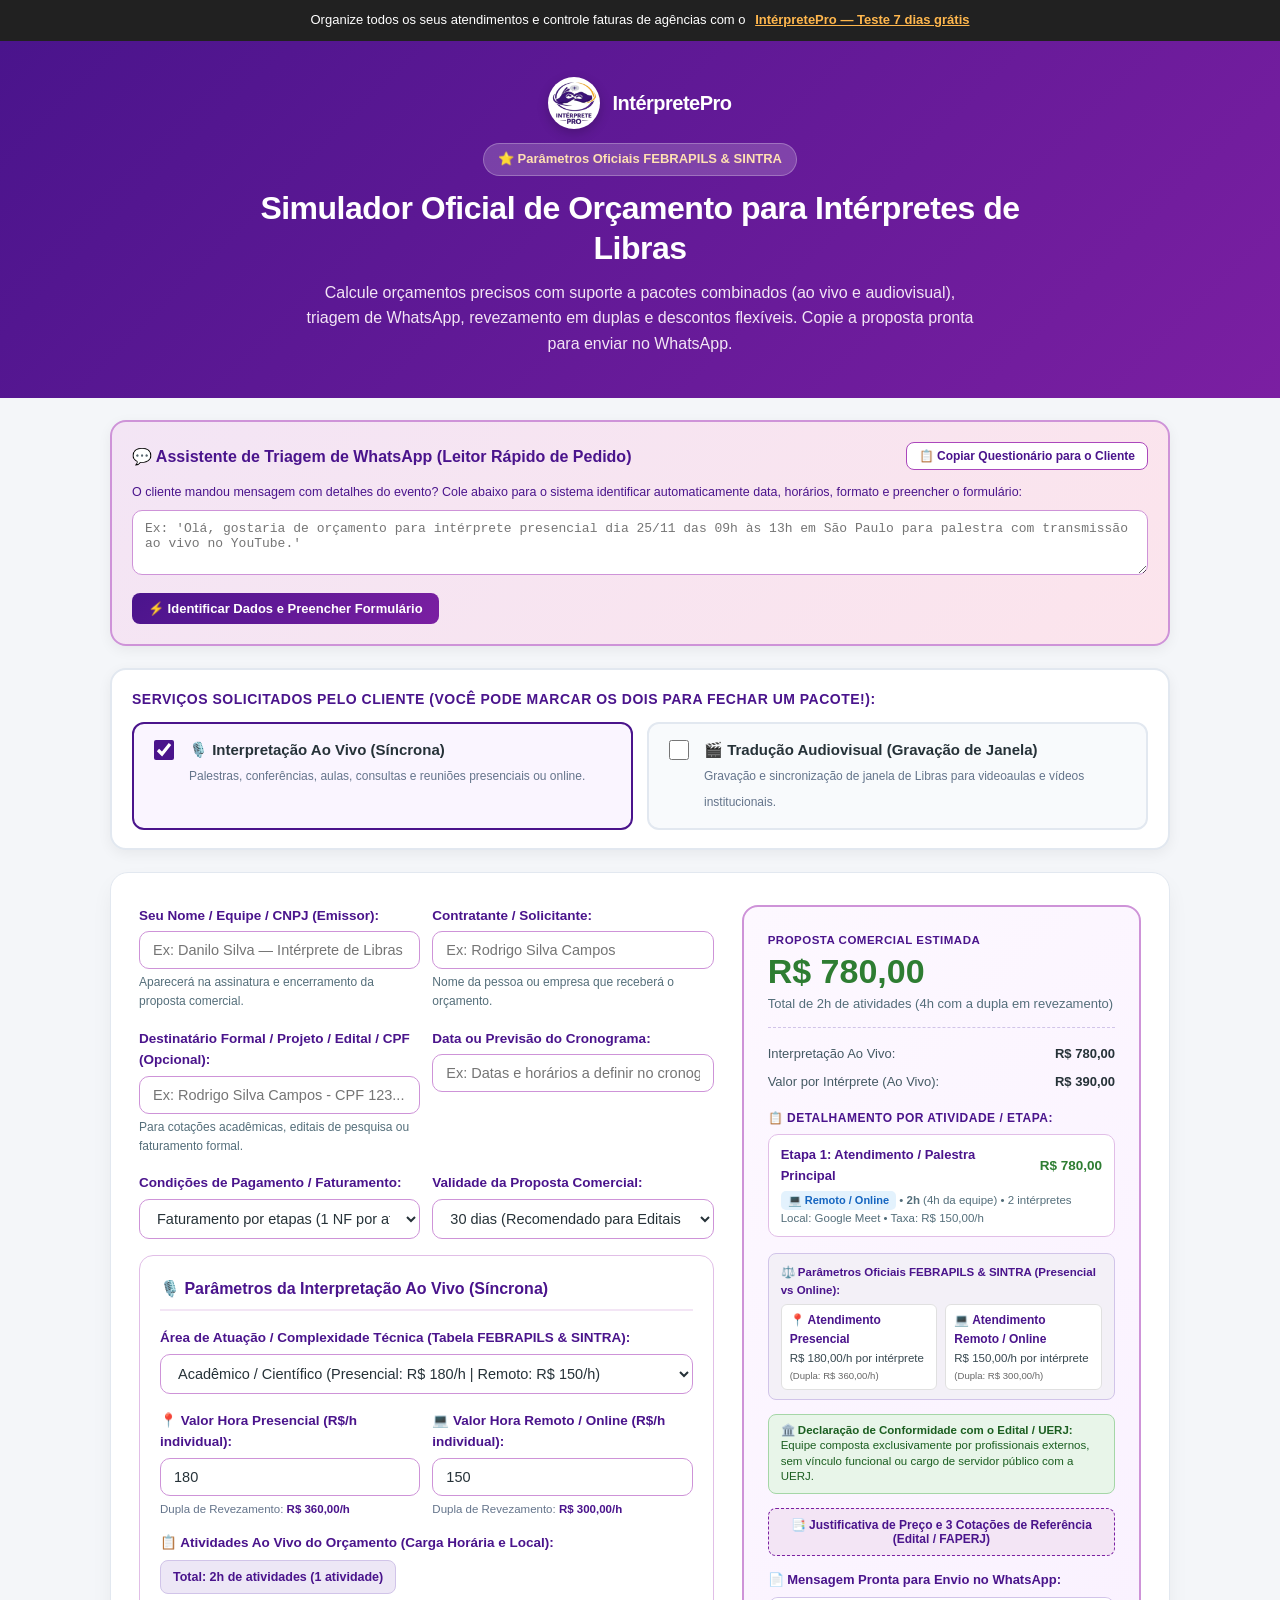
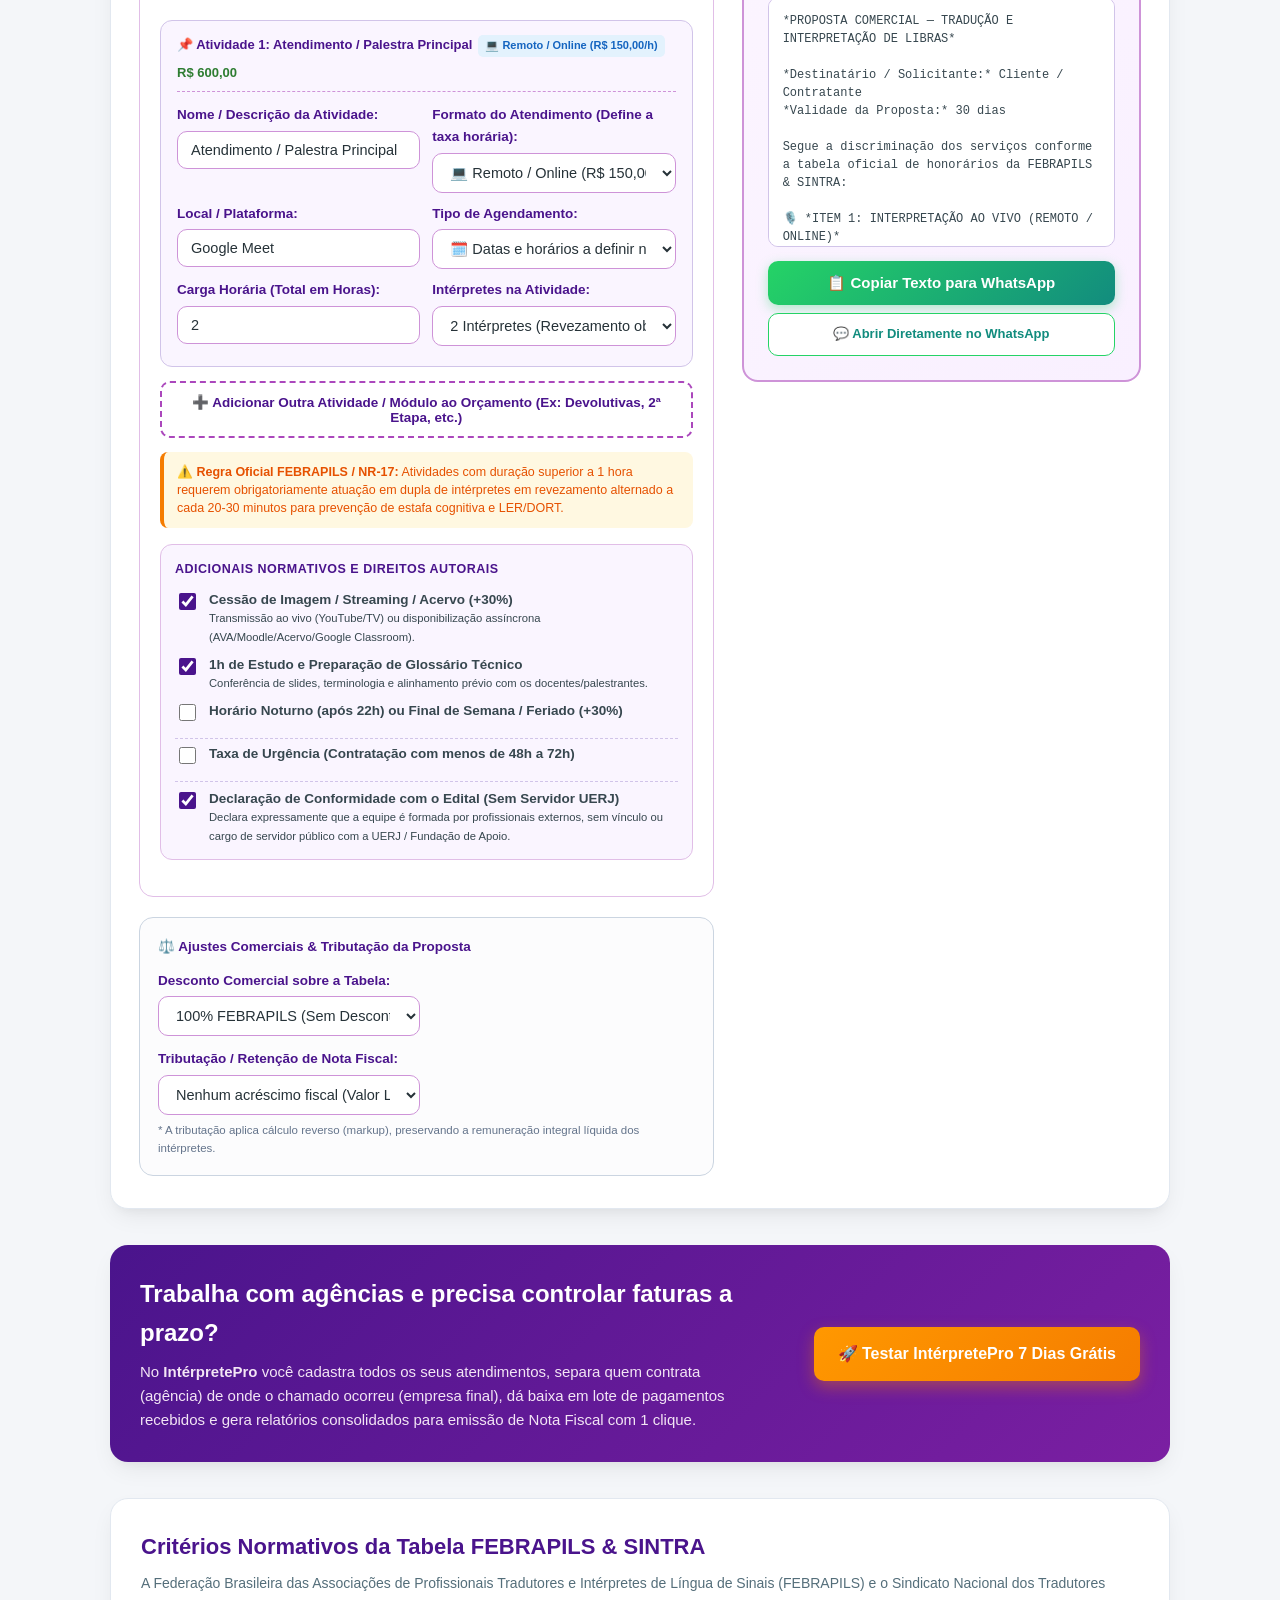
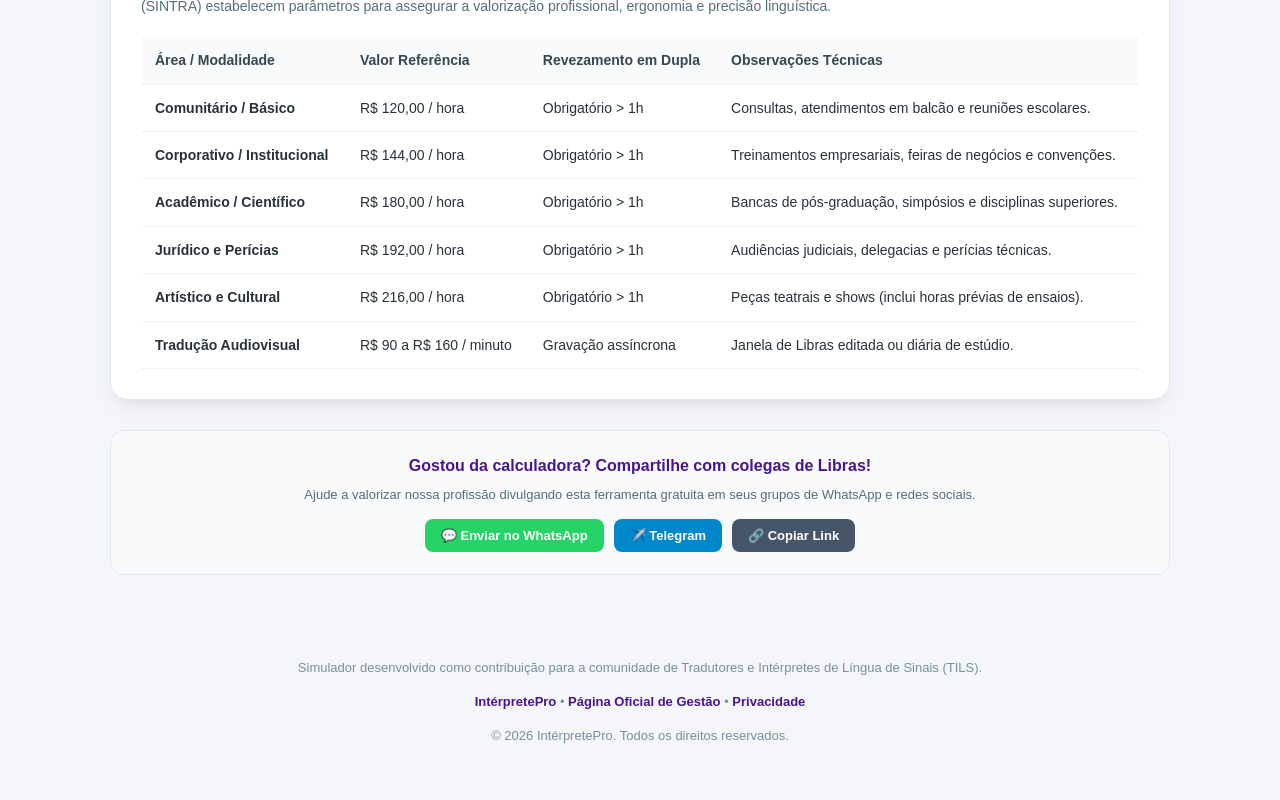
==== simulador-orcamento.html @ 7880ddf9 "Create simulador-orcamento.html" ====
<!DOCTYPE html>
<html lang="pt-BR">
<head>
  <meta charset="UTF-8">
  <base target="_top">
  <meta name="viewport" content="width=device-width, initial-scale=1.0">
  <meta name="theme-color" content="#4a148c">

  <!-- SEO Primário -->
  <title>Simulador de Orçamento para Intérprete de Libras | Tabela Oficial FEBRAPILS</title>
  <meta name="title" content="Simulador de Orçamento para Intérprete de Libras | Tabela Oficial FEBRAPILS">
  <meta name="description" content="Calculadora profissional e gratuita de honorários para Tradutores e Intérpretes de Libras (TILS) conforme a tabela FEBRAPILS e SINTRA. Calcule pacotes com interpretação ao vivo e gravação audiovisual, revezamento em duplas, adicionais de streaming (+30%), parser de mensagens do WhatsApp e opções de desconto flexível. Copie para o WhatsApp!">
  <meta name="keywords" content="simulador orcamento interprete libras, tabela honorarios febrapils 2026, calculadora interprete libras, orcamento traducao libras, revezamento dupla interpretes libras, valor hora interprete libras, traducao audiovisual libras">
  <meta name="author" content="IntérpretePro">
  <meta name="robots" content="index, follow">
  <link rel="canonical" href="https://interpretepro.deab.com.br/simulador-orcamento.html">

  <!-- OpenGraph / Facebook / WhatsApp / LinkedIn -->
  <meta property="og:type" content="website">
  <meta property="og:url" content="https://interpretepro.deab.com.br/simulador-orcamento.html">
  <meta property="og:title" content="Simulador de Orçamento para Intérprete de Libras (FEBRAPILS)">
  <meta property="og:description" content="Calcule propostas comerciais completas: interpretação ao vivo, gravação audiovisual, duplas de revezamento, adicionais de streaming e copie para o WhatsApp com 1 clique!">
  <meta property="og:image" content="https://interpretepro.deab.com.br/logo.webp">
  <meta property="og:image:width" content="500">
  <meta property="og:image:height" content="500">
  <meta property="og:locale" content="pt_BR">
  <meta property="og:site_name" content="IntérpretePro">

  <!-- Twitter Cards -->
  <meta name="twitter:card" content="summary_large_image">
  <meta name="twitter:title" content="Simulador de Orçamento para Intérprete de Libras (FEBRAPILS)">
  <meta name="twitter:description" content="Calculadora de honorários com base na tabela FEBRAPILS/SINTRA. Copie a proposta pronta para o WhatsApp!">
  <meta name="twitter:image" content="https://interpretepro.deab.com.br/logo.webp">

  <!-- Favicon -->
  <link rel="icon" type="image/webp" href="logo.webp">
  <link rel="icon" type="image/png" href="logo.png">
  <link rel="apple-touch-icon" href="logo.webp">

  <!-- Schema.org JSON-LD -->
  <script type="application/ld+json">
  {
    "@context": "https://schema.org",
    "@graph": [
      {
        "@type": "WebApplication",
        "@id": "https://interpretepro.deab.com.br/simulador-orcamento.html#app",
        "name": "Simulador de Orçamento para Intérprete de Libras FEBRAPILS",
        "applicationCategory": "BusinessApplication",
        "operatingSystem": "All",
        "browserRequirements": "Requires JavaScript",
        "url": "https://interpretepro.deab.com.br/simulador-orcamento.html",
        "description": "Calculadora online e gratuita para precificação de serviços de Tradução e Interpretação de Libras baseada na tabela FEBRAPILS, com suporte a pacotes combinados, triagem inteligente de WhatsApp, revezamento, streaming e simulação com desconto.",
        "offers": {
          "@type": "Offer",
          "price": "0",
          "priceCurrency": "BRL"
        }
      },
      {
        "@type": "FAQPage",
        "@id": "https://interpretepro.deab.com.br/simulador-orcamento.html#faq",
        "mainEntity": [
          {
            "@type": "Question",
            "name": "Quando é obrigatório ter 2 intérpretes de Libras em revezamento?",
            "acceptedAnswer": {
              "@type": "Answer",
              "text": "Conforme as diretrizes oficiais da FEBRAPILS, do SINTRA e a NR-17 de Ergonomia, qualquer atendimento ao vivo ou evento com duração superior a 1 hora exige no mínimo 2 intérpretes atuando em duplas de revezamento alternado a cada 20 a 30 minutos para prevenção de estafa cognitiva e lesões por esforço repetitivo (LER/DORT)."
            }
          },
          {
            "@type": "Question",
            "name": "Posso calcular um pacote contendo interpretação ao vivo e gravação de vídeo juntos?",
            "acceptedAnswer": {
              "@type": "Answer",
              "text": "Sim! A calculadora permite selecionar tanto o serviço de interpretação ao vivo quanto a tradução audiovisual simultaneamente, gerando uma proposta comercial integrada com a discriminação dos dois serviços."
            }
          },
          {
            "@type": "Question",
            "name": "Como funciona a taxa de urgência na tabela FEBRAPILS?",
            "acceptedAnswer": {
              "@type": "Answer",
              "text": "Atendimentos solicitados com menos de 48h a 72h de antecedência impedem o tempo adequado de preparação terminológica e estudo prévio de glossário, sendo padrão a aplicação de taxa de urgência de 20% a 50% sobre os honorários base."
            }
          }
        ]
      },
      {
        "@type": "BreadcrumbList",
        "itemListElement": [
          {
            "@type": "ListItem",
            "position": 1,
            "name": "IntérpretePro",
            "item": "https://interpretepro.deab.com.br"
          },
          {
            "@type": "ListItem",
            "position": 2,
            "name": "Simulador de Orçamento FEBRAPILS",
            "item": "https://interpretepro.deab.com.br/simulador-orcamento.html"
          }
        ]
      }
    ]
  }
  </script>

  <style>
    :root {
      --roxo: #4a148c;
      --roxo-medio: #6a1b9a;
      --roxo-2: #7b1fa2;
      --roxo-claro: #f3e5f5;
      --roxo-suave: #faf5ff;
      --laranja: #ff9800;
      --laranja-2: #f57c00;
      --verde: #2e7d32;
      --verde-claro: #e8f5e9;
      --fundo: #f4f6f9;
      --texto: #263238;
      --texto-sec: #546e7a;
      --card: #ffffff;
      --borda: #e2e8f0;
      --sombra: 0 10px 25px -5px rgba(0, 0, 0, 0.08), 0 8px 10px -6px rgba(0, 0, 0, 0.04);
      --sombra-card: 0 4px 14px rgba(0, 0, 0, 0.06);
    }

    * { box-sizing: border-box; }

    body {
      margin: 0;
      font-family: -apple-system, BlinkMacSystemFont, "Segoe UI", Roboto, "Helvetica Neue", Arial, sans-serif;
      background: var(--fundo);
      color: var(--texto);
      line-height: 1.6;
      font-size: 16px;
    }

    /* Top Banner de Conversão para IntérpretePro */
    .promo-top-bar {
      background: #212121;
      color: #fff;
      font-size: 13px;
      padding: 10px 16px;
      text-align: center;
      font-weight: 500;
    }
    .promo-top-bar a {
      color: #ffb74d;
      text-decoration: underline;
      margin-left: 6px;
      font-weight: 700;
    }

    /* Header */
    header {
      background: linear-gradient(135deg, var(--roxo), var(--roxo-2));
      color: #fff;
      padding: 36px 20px 42px;
      text-align: center;
    }

    .header-inner {
      max-width: 860px;
      margin: 0 auto;
    }

    .brand-row {
      display: inline-flex;
      align-items: center;
      gap: 12px;
      margin-bottom: 14px;
      text-decoration: none;
      color: #fff;
    }

    .brand-logo {
      width: 52px;
      height: 52px;
      border-radius: 50%;
      background: #fff;
      padding: 3px;
      object-fit: contain;
      box-shadow: 0 4px 12px rgba(0,0,0,0.2);
    }

    .brand-name {
      font-size: 20px;
      font-weight: 900;
      letter-spacing: -0.5px;
    }

    .badge-febrapils {
      display: inline-flex;
      align-items: center;
      gap: 6px;
      background: rgba(255, 255, 255, 0.18);
      color: #ffe0b2;
      font-size: 13px;
      font-weight: 700;
      padding: 5px 14px;
      border-radius: 999px;
      margin-bottom: 12px;
      border: 1px solid rgba(255, 255, 255, 0.25);
    }

    h1 {
      margin: 0 0 12px;
      font-size: 32px;
      font-weight: 900;
      line-height: 1.25;
      letter-spacing: -0.5px;
    }

    header p {
      margin: 0 auto;
      max-width: 680px;
      font-size: 16px;
      color: #f3e5f5;
    }

    /* Container Principal */
    .container {
      width: min(1060px, 94%);
      margin: 22px auto 40px;
    }

    /* Card de Assistente de Triagem & Parser do WhatsApp */
    .triagem-card {
      background: linear-gradient(135deg, #f3e5f5, #fce4ec);
      border: 2px solid #ce93d8;
      border-radius: 16px;
      padding: 20px;
      margin-bottom: 22px;
      box-shadow: var(--sombra-card);
    }

    .triagem-header {
      display: flex;
      justify-content: space-between;
      align-items: center;
      margin-bottom: 12px;
      flex-wrap: wrap;
      gap: 8px;
    }

    .triagem-title {
      font-size: 16px;
      font-weight: 800;
      color: var(--roxo);
      display: flex;
      align-items: center;
      gap: 8px;
    }

    .btn-briefing-modelo {
      background: #fff;
      color: var(--roxo);
      border: 1.5px solid #ab47bc;
      border-radius: 8px;
      padding: 6px 12px;
      font-size: 12px;
      font-weight: 700;
      cursor: pointer;
      display: inline-flex;
      align-items: center;
      gap: 6px;
      transition: background 0.15s;
    }
    .btn-briefing-modelo:hover {
      background: #f3e5f5;
    }

    .triagem-textarea {
      width: 100%;
      border: 1px solid #ce93d8;
      border-radius: 10px;
      padding: 10px 12px;
      font-size: 13px;
      background: #fff;
      outline: none;
      resize: vertical;
      min-height: 65px;
      color: var(--texto);
    }
    .triagem-textarea:focus {
      border-color: var(--roxo);
    }

    .triagem-actions {
      display: flex;
      gap: 10px;
      margin-top: 10px;
      flex-wrap: wrap;
    }

    .btn-processar-msg {
      background: linear-gradient(135deg, var(--roxo), var(--roxo-2));
      color: #fff;
      border: none;
      border-radius: 8px;
      padding: 8px 16px;
      font-size: 13px;
      font-weight: 700;
      cursor: pointer;
      display: inline-flex;
      align-items: center;
      gap: 6px;
    }

    .triagem-alerta-box {
      margin-top: 12px;
      background: #fff;
      border: 1px solid #ffd54f;
      border-left: 4px solid #ffa000;
      border-radius: 8px;
      padding: 10px 14px;
      font-size: 12px;
      display: none;
    }

    /* Seletor de Pacote / Serviços Ativos (Checkboxes) */
    .pacote-selector-box {
      background: #fff;
      border: 2px solid var(--borda);
      border-radius: 16px;
      padding: 18px 20px;
      margin-bottom: 22px;
      box-shadow: var(--sombra-card);
    }

    .pacote-selector-title {
      font-size: 14px;
      font-weight: 800;
      color: var(--roxo);
      text-transform: uppercase;
      letter-spacing: 0.5px;
      margin-bottom: 12px;
    }

    .pacote-grid {
      display: grid;
      grid-template-columns: 1fr 1fr;
      gap: 14px;
    }

    .pacote-card-option {
      border: 2px solid #e2e8f0;
      border-radius: 12px;
      padding: 14px 16px;
      cursor: pointer;
      display: flex;
      align-items: flex-start;
      gap: 12px;
      background: #f8fafc;
      transition: all 0.2s;
    }
    .pacote-card-option.ativo {
      border-color: var(--roxo);
      background: #faf5ff;
    }
    .pacote-card-option input[type="checkbox"] {
      width: 20px;
      height: 20px;
      accent-color: var(--roxo);
      margin-top: 2px;
      flex-shrink: 0;
    }
    .pacote-card-option strong {
      display: block;
      color: #263238;
      font-size: 15px;
    }
    .pacote-card-option small {
      color: #64748b;
      font-size: 12px;
    }

    /* Card Principal */
    .calc-card {
      background: #fff;
      border-radius: 18px;
      box-shadow: var(--sombra);
      padding: 32px 28px;
      border: 1px solid var(--borda);
    }

    .calc-grid {
      display: grid;
      grid-template-columns: 1.18fr 0.82fr;
      gap: 28px;
      align-items: start;
    }

    /* Formulário */
    .secao-servico-bloco {
      background: #fff;
      border: 1.5px solid #e1bee7;
      border-radius: 14px;
      padding: 20px;
      margin-bottom: 20px;
    }
    .secao-servico-bloco.inativo {
      display: none;
    }

    .secao-titulo {
      font-size: 16px;
      font-weight: 800;
      color: var(--roxo);
      margin: 0 0 16px;
      display: flex;
      align-items: center;
      gap: 8px;
      border-bottom: 2px solid #f3e5f5;
      padding-bottom: 8px;
    }

    .form-group {
      margin-bottom: 16px;
    }

    .form-group label {
      display: block;
      font-size: 13.5px;
      font-weight: 700;
      color: var(--roxo);
      margin-bottom: 5px;
    }

    .form-group small {
      display: block;
      color: var(--texto-sec);
      font-size: 12px;
      margin-top: 4px;
    }

    .form-control {
      width: 100%;
      padding: 10px 13px;
      border: 1.5px solid #ce93d8;
      border-radius: 10px;
      background: #fff;
      font-size: 14.5px;
      color: var(--texto);
      outline: none;
      transition: border-color 0.2s, box-shadow 0.2s;
    }
    .form-control:focus {
      border-color: var(--roxo);
      box-shadow: 0 0 0 3px rgba(106, 27, 154, 0.15);
    }

    .form-row {
      display: grid;
      grid-template-columns: 1fr 1fr;
      gap: 12px;
    }

    .form-row-3 {
      display: grid;
      grid-template-columns: 1fr 1fr 1fr;
      gap: 12px;
    }

    /* Estilos de Multi-Atividades Ao Vivo */
    .atividades-container {
      display: grid;
      gap: 12px;
      margin: 12px 0 14px;
    }

    .atividade-card {
      background: #faf5ff;
      border: 1.5px solid #d1c4e9;
      border-radius: 12px;
      padding: 14px 16px;
      position: relative;
    }

    .atividade-header {
      display: flex;
      justify-content: space-between;
      align-items: center;
      margin-bottom: 12px;
      padding-bottom: 8px;
      border-bottom: 1px dashed #ce93d8;
      flex-wrap: wrap;
      gap: 6px;
    }

    .atividade-badge {
      font-size: 13px;
      font-weight: 800;
      color: var(--roxo);
      display: inline-flex;
      align-items: center;
      gap: 6px;
    }

    .btn-remover-atividade {
      background: none;
      border: 1px solid #ef9a9a;
      color: #c62828;
      font-size: 12px;
      font-weight: 700;
      cursor: pointer;
      display: inline-flex;
      align-items: center;
      gap: 4px;
      padding: 4px 10px;
      border-radius: 6px;
      transition: background 0.15s;
    }
    .btn-remover-atividade:hover {
      background: #ffebee;
    }

    .btn-adicionar-atividade {
      width: 100%;
      background: #fff;
      color: var(--roxo);
      border: 2px dashed #ab47bc;
      border-radius: 10px;
      padding: 11px;
      font-size: 13.5px;
      font-weight: 700;
      cursor: pointer;
      display: flex;
      align-items: center;
      justify-content: center;
      gap: 8px;
      transition: all 0.2s;
      margin-bottom: 14px;
    }
    .btn-adicionar-atividade:hover {
      background: #f3e5f5;
      border-color: var(--roxo);
    }

    .resumo-atividades-badge {
      display: inline-flex;
      align-items: center;
      gap: 6px;
      background: #ede7f6;
      color: #4a148c;
      padding: 6px 12px;
      border-radius: 8px;
      font-size: 12.5px;
      font-weight: 700;
      border: 1px solid #d1c4e9;
      margin-bottom: 14px;
    }

    /* Checkboxes de Adicionais */
    .checkboxes-box {
      background: #faf5ff;
      border: 1px solid #e1bee7;
      border-radius: 12px;
      padding: 14px;
      margin: 16px 0;
      display: grid;
      gap: 10px;
    }

    .checkbox-title {
      font-size: 12.5px;
      font-weight: 800;
      color: var(--roxo);
      text-transform: uppercase;
      letter-spacing: 0.5px;
      margin-bottom: 2px;
    }

    .checkbox-item {
      display: flex;
      align-items: flex-start;
      gap: 10px;
      cursor: pointer;
      font-size: 13.5px;
      color: #37474f;
      line-height: 1.35;
    }
    .checkbox-item input[type="checkbox"],
    .checkbox-item input[type="radio"] {
      width: 17px;
      height: 17px;
      accent-color: var(--roxo);
      margin-top: 2px;
      flex-shrink: 0;
    }

    /* Alerta de Revezamento */
    .alerta-revezamento {
      background: #fff8e1;
      border-left: 4px solid var(--laranja-2);
      border-radius: 8px;
      padding: 11px 13px;
      font-size: 12.5px;
      color: #e65100;
      line-height: 1.45;
      margin-top: 12px;
      display: none;
    }
    .alerta-revezamento.ativo {
      display: block;
    }

    /* Box de Logística Presencial */
    .logistica-box {
      background: #f1f8e9;
      border: 1px solid #c5e1a5;
      border-radius: 12px;
      padding: 14px;
      margin: 16px 0;
      display: none;
    }
    .logistica-box.ativo {
      display: block;
    }
    .logistica-title {
      font-size: 13px;
      font-weight: 800;
      color: #33691e;
      margin-bottom: 8px;
    }

    /* Box de Desconto & Tributação */
    .ajustes-comerciais-card {
      background: #fcfcfd;
      border: 1.5px solid #cbd5e1;
      border-radius: 14px;
      padding: 18px;
      margin-top: 18px;
    }

    /* Box de Resultado */
    .resultado-card {
      background: linear-gradient(135deg, #fdf8ff, #f9f0ff);
      border: 2px solid #ce93d8;
      border-radius: 16px;
      padding: 24px;
      position: sticky;
      top: 20px;
    }

    .res-tag {
      font-size: 11.5px;
      font-weight: 800;
      text-transform: uppercase;
      letter-spacing: 0.5px;
      color: var(--roxo);
      margin-bottom: 4px;
    }

    .res-valor-total {
      font-size: 34px;
      font-weight: 900;
      color: var(--verde);
      line-height: 1.1;
      margin-bottom: 4px;
    }

    .res-subinfo {
      font-size: 13px;
      color: var(--texto-sec);
      margin-bottom: 16px;
      padding-bottom: 12px;
      border-bottom: 1px dashed #d1c4e9;
    }

    .res-kpis {
      display: grid;
      gap: 7px;
      font-size: 13px;
      margin-bottom: 16px;
    }

    .res-kpi-row {
      display: flex;
      justify-content: space-between;
      color: #455a64;
    }
    .res-kpi-row strong {
      color: #263238;
    }

    .res-texto-box {
      background: #fff;
      border: 1px solid #d1c4e9;
      border-radius: 10px;
      padding: 14px;
      font-size: 12px;
      font-family: ui-monospace, SFMono-Regular, Menlo, Monaco, Consolas, monospace;
      white-space: pre-wrap;
      color: #37474f;
      line-height: 1.5;
      max-height: 250px;
      overflow-y: auto;
      margin-bottom: 14px;
    }

    .btn-copiar-proposta {
      width: 100%;
      background: linear-gradient(135deg, #25d366, #128c7e);
      color: #fff;
      border: none;
      border-radius: 10px;
      padding: 13px;
      font-size: 15px;
      font-weight: 800;
      cursor: pointer;
      display: flex;
      align-items: center;
      justify-content: center;
      gap: 8px;
      box-shadow: 0 4px 12px rgba(37, 211, 102, 0.35);
      transition: transform 0.15s;
    }
    .btn-copiar-proposta:hover {
      transform: translateY(-2px);
    }

    .btn-whatsapp-direct {
      width: 100%;
      margin-top: 8px;
      background: #fff;
      color: #128c7e;
      border: 1.5px solid #25d366;
      border-radius: 10px;
      padding: 10px;
      font-size: 13px;
      font-weight: 700;
      cursor: pointer;
      display: flex;
      align-items: center;
      justify-content: center;
      gap: 6px;
      text-decoration: none;
    }
    .btn-whatsapp-direct:hover {
      background: #e8f5e9;
    }

    .feedback-copiado {
      display: none;
      text-align: center;
      font-size: 13px;
      font-weight: 700;
      color: #2e7d32;
      margin-top: 8px;
    }

    /* Quadro Detalhado de Etapas & Subtotais no Resultado */
    .res-quadro-etapas {
      margin-bottom: 16px;
      display: grid;
      gap: 8px;
    }
    .etapa-resultado-item {
      background: #ffffff;
      border: 1px solid #e1bee7;
      border-radius: 10px;
      padding: 10px 12px;
      font-size: 12.5px;
      transition: all 0.2s;
    }
    .etapa-resultado-item:hover {
      border-color: #ab47bc;
      box-shadow: 0 2px 8px rgba(171, 71, 188, 0.12);
    }
    .etapa-res-topo {
      display: flex;
      justify-content: space-between;
      align-items: center;
      margin-bottom: 4px;
      gap: 6px;
    }
    .etapa-res-titulo {
      font-weight: 700;
      color: #4a148c;
      font-size: 13px;
    }
    .etapa-res-subtotal {
      font-weight: 800;
      color: #2e7d32;
      font-size: 13.5px;
      white-space: nowrap;
    }
    .etapa-res-detalhes {
      font-size: 11.5px;
      color: #546e7a;
      line-height: 1.4;
    }
    .badge-formato-presencial {
      display: inline-flex;
      align-items: center;
      gap: 3px;
      background: #e8f5e9;
      color: #2e7d32;
      padding: 2px 7px;
      border-radius: 5px;
      font-size: 11px;
      font-weight: 700;
    }
    .badge-formato-remoto {
      display: inline-flex;
      align-items: center;
      gap: 3px;
      background: #e3f2fd;
      color: #1565c0;
      padding: 2px 7px;
      border-radius: 5px;
      font-size: 11px;
      font-weight: 700;
    }

    /* Box de Faturamento por Etapas */
    .quadro-faturamento-box {
      background: #fdfaf6;
      border: 1px solid #ffe0b2;
      border-left: 4px solid #fb8c00;
      border-radius: 8px;
      padding: 10px 12px;
      font-size: 12px;
      margin-bottom: 14px;
    }
    .quadro-faturamento-title {
      font-weight: 800;
      color: #e65100;
      margin-bottom: 6px;
      font-size: 12px;
      display: flex;
      align-items: center;
      gap: 5px;
    }
    .faturamento-etapa-linha {
      display: flex;
      justify-content: space-between;
      color: #4e342e;
      padding: 3px 0;
      border-bottom: 1px dashed #ffe0b2;
    }
    .faturamento-etapa-linha:last-child {
      border-bottom: none;
    }

    /* Comparativo Presencial vs Remoto */
    .comparativo-tarifas-card {
      background: #f3f0f7;
      border: 1px solid #d1c4e9;
      border-radius: 8px;
      padding: 9px 12px;
      font-size: 11.5px;
      margin-bottom: 14px;
      color: #37474f;
    }
    .comparativo-tarifas-grid {
      display: grid;
      grid-template-columns: 1fr 1fr;
      gap: 8px;
      margin-top: 4px;
    }
    .comparativo-tarifa-item {
      background: #ffffff;
      padding: 6px 8px;
      border-radius: 6px;
      border: 1px solid #e0e0e0;
    }
    .comparativo-tarifa-item strong {
      display: block;
      color: #4a148c;
      font-size: 12px;
    }

    /* Cláusula de Conformidade e Edital */
    .clausula-conformidade-box {
      background: #e8f5e9;
      border: 1px solid #a5d6a7;
      border-radius: 8px;
      padding: 8px 12px;
      font-size: 11.5px;
      color: #1b5e20;
      margin-bottom: 14px;
      line-height: 1.35;
    }

    /* Botão de Cotações Comparativas para Edital */
    .btn-cotacoes-edital {
      width: 100%;
      background: #f3e5f5;
      color: #4a148c;
      border: 1.5px dashed #7b1fa2;
      border-radius: 8px;
      padding: 9px;
      font-size: 12px;
      font-weight: 700;
      cursor: pointer;
      display: flex;
      align-items: center;
      justify-content: center;
      gap: 6px;
      margin-bottom: 10px;
      transition: all 0.15s;
    }
    .btn-cotacoes-edital:hover {
      background: #ede7f6;
      border-style: solid;
    }

    /* Modal de Cotações Comparativas */
    .modal-edital-overlay {
      position: fixed;
      top: 0;
      left: 0;
      right: 0;
      bottom: 0;
      background: rgba(0, 0, 0, 0.6);
      z-index: 9999;
      display: none;
      align-items: center;
      justify-content: center;
      padding: 16px;
    }
    .modal-edital-overlay.ativo {
      display: flex;
    }
    .modal-edital-content {
      background: #fff;
      border-radius: 16px;
      max-width: 650px;
      width: 100%;
      max-height: 90vh;
      overflow-y: auto;
      padding: 24px;
      box-shadow: 0 20px 40px rgba(0, 0, 0, 0.25);
    }

    /* Banner CTA IntérpretePro */
    .banner-interpretepro {
      margin-top: 36px;
      background: linear-gradient(135deg, var(--roxo), var(--roxo-2));
      color: #fff;
      border-radius: 18px;
      padding: 30px;
      box-shadow: var(--sombra);
      display: grid;
      grid-template-columns: 1fr auto;
      gap: 24px;
      align-items: center;
    }

    .banner-interpretepro h3 {
      margin: 0 0 8px;
      font-size: 24px;
      font-weight: 900;
    }

    .banner-interpretepro p {
      margin: 0;
      font-size: 15px;
      color: #f3e5f5;
      max-width: 620px;
    }

    .btn-testar-pro {
      display: inline-flex;
      align-items: center;
      gap: 8px;
      background: linear-gradient(135deg, var(--laranja), var(--laranja-2));
      color: #fff;
      text-decoration: none;
      font-weight: 800;
      font-size: 16px;
      padding: 14px 24px;
      border-radius: 10px;
      white-space: nowrap;
      box-shadow: 0 6px 16px rgba(245, 124, 0, 0.4);
      transition: transform 0.2s;
    }
    .btn-testar-pro:hover {
      transform: translateY(-2px);
    }

    /* Guia de Referência FEBRAPILS (Mobile Cards no Celular) */
    .guia-febrapils {
      margin-top: 36px;
      background: #fff;
      border-radius: 18px;
      padding: 30px;
      border: 1px solid var(--borda);
      box-shadow: var(--sombra);
    }

    .guia-febrapils h2 {
      margin: 0 0 8px;
      font-size: 22px;
      font-weight: 900;
      color: var(--roxo);
    }

    .guia-febrapils p {
      color: var(--texto-sec);
      font-size: 14px;
      margin: 0 0 20px;
    }

    .tabela-wrap {
      overflow-x: auto;
    }

    table.tabela-ref {
      width: 100%;
      border-collapse: collapse;
      font-size: 14px;
    }
    table.tabela-ref th,
    table.tabela-ref td {
      padding: 12px 14px;
      text-align: left;
      border-bottom: 1px solid #edf2f7;
    }
    table.tabela-ref th {
      background: #f8fafc;
      font-weight: 800;
      color: #37474f;
    }

    /* Compartilhamento Social da Ferramenta */
    .share-section {
      margin-top: 30px;
      background: #f8fafc;
      border: 1px solid #e2e8f0;
      border-radius: 14px;
      padding: 22px;
      text-align: center;
    }
    .share-section h4 {
      margin: 0 0 6px;
      font-size: 16px;
      color: var(--roxo);
    }
    .share-section p {
      margin: 0 0 14px;
      font-size: 13px;
      color: var(--texto-sec);
    }
    .share-btns {
      display: flex;
      justify-content: center;
      gap: 10px;
      flex-wrap: wrap;
    }
    .btn-share {
      display: inline-flex;
      align-items: center;
      gap: 6px;
      padding: 9px 16px;
      border-radius: 8px;
      font-size: 13px;
      font-weight: 700;
      text-decoration: none;
      color: #fff;
      cursor: pointer;
      border: none;
    }
    .btn-share.whatsapp { background: #25d366; }
    .btn-share.telegram { background: #0088cc; }
    .btn-share.copiar { background: #475569; }

    /* Footer */
    footer {
      text-align: center;
      padding: 30px 20px 40px;
      color: #78909c;
      font-size: 13px;
    }
    footer a {
      color: var(--roxo);
      text-decoration: none;
      font-weight: 600;
    }

    /* ====================================================================
       RESPONSIVIDADE RIGOROSA (SEM CLIPPING & MOBILE CARDS)
       ==================================================================== */
    @media (max-width: 840px) {
      .calc-grid {
        grid-template-columns: 1fr;
      }
      .pacote-grid {
        grid-template-columns: 1fr;
      }
      .resultado-card {
        position: static;
        margin-top: 10px;
      }
      .banner-interpretepro {
        grid-template-columns: 1fr;
        text-align: center;
      }
      .btn-testar-pro {
        justify-content: center;
      }
      h1 {
        font-size: 26px;
      }
      header p {
        font-size: 15px;
      }
      .calc-card {
        padding: 20px 15px;
      }

      /* Tabela de Referência vira cards verticais no celular */
      table.tabela-ref thead {
        display: none;
      }
      table.tabela-ref,
      table.tabela-ref tbody,
      table.tabela-ref tr,
      table.tabela-ref td {
        display: block;
        width: 100%;
      }
      table.tabela-ref tr {
        margin-bottom: 14px;
        border: 1px solid #e2e8f0;
        border-radius: 12px;
        background: #fff;
        padding: 12px;
      }
      table.tabela-ref td {
        padding: 6px 0;
        border-bottom: 1px dashed #edf2f7;
        display: flex;
        justify-content: space-between;
        align-items: center;
        font-size: 13px;
        text-align: right;
      }
      table.tabela-ref td::before {
        content: attr(data-label);
        font-weight: 700;
        color: #64748b;
        text-align: left;
        margin-right: 10px;
        font-size: 12px;
      }
      table.tabela-ref td:last-child {
        border-bottom: none;
      }
    }

    @media (max-width: 500px) {
      .form-row, .form-row-3 {
        grid-template-columns: 1fr;
      }
      .res-valor-total {
        font-size: 28px;
      }
      .btn-share {
        width: 100%;
        justify-content: center;
      }
    }
  </style>
<script src="/_aistudio-iframe.js?v=1f94f900"></script></head>
<body>

  <!-- Top Bar Promocional -->
  <div class="promo-top-bar">
    Organize todos os seus atendimentos e controle faturas de agências com o 
    <a href="index.html">IntérpretePro — Teste 7 dias grátis</a>
  </div>

  <!-- Header -->
  <header>
    <div class="header-inner">
      <a href="index.html" class="brand-row">
        <img src="logo.webp" onerror="this.onerror=null; this.src='logo.png';" alt="Logo IntérpretePro" class="brand-logo">
        <span class="brand-name">IntérpretePro</span>
      </a>
      <br>
      <div class="badge-febrapils">
        <span>⭐ Parâmetros Oficiais FEBRAPILS & SINTRA</span>
      </div>
      <h1>Simulador Oficial de Orçamento para Intérpretes de Libras</h1>
      <p>Calcule orçamentos precisos com suporte a pacotes combinados (ao vivo e audiovisual), triagem de WhatsApp, revezamento em duplas e descontos flexíveis. Copie a proposta pronta para enviar no WhatsApp.</p>
    </div>
  </header>

  <main class="container">

    <!-- ASSISTENTE DE PRÉ-ATENDIMENTO E TRIAGEM DO WHATSAPP -->
    <section class="triagem-card">
      <div class="triagem-header">
        <div class="triagem-title">
          <span>💬 Assistente de Triagem de WhatsApp (Leitor Rápido de Pedido)</span>
        </div>
        <div>
          <button type="button" class="btn-briefing-modelo" onclick="copiarQuestionarioBriefing()">
            <span>📋 Copiar Questionário para o Cliente</span>
          </button>
        </div>
      </div>
      <p style="font-size: 12.5px; color: #4a148c; margin: 0 0 8px;">
        O cliente mandou mensagem com detalhes do evento? Cole abaixo para o sistema identificar automaticamente data, horários, formato e preencher o formulário:
      </p>
      <textarea id="texto-cliente-whatsapp" class="triagem-textarea" placeholder="Ex: 'Olá, gostaria de orçamento para intérprete presencial dia 25/11 das 09h às 13h em São Paulo para palestra com transmissão ao vivo no YouTube.'"></textarea>
      
      <div class="triagem-actions">
        <button type="button" class="btn-processar-msg" onclick="processarMensagemCliente()">
          <span>⚡ Identificar Dados e Preencher Formulário</span>
        </button>
        <button type="button" id="btn-copiar-pendencias" class="btn-briefing-modelo" style="display: none;" onclick="copiarMensagemPendencias()">
          <span>📋 Copiar Pergunta com Informações Pendentes</span>
        </button>
      </div>

      <div id="alerta-triagem-box" class="triagem-alerta-box"></div>
    </section>

    <!-- SELEÇÃO DE PACOTE DE SERVIÇOS (AO VIVO E/OU AUDIOVISUAL) -->
    <div class="pacote-selector-box">
      <div class="pacote-selector-title">
        Serviços Solicitados pelo Cliente (Você pode marcar os dois para fechar um pacote!):
      </div>
      <div class="pacote-grid">
        <label class="pacote-card-option ativo" id="card-opt-sincrono">
          <input type="checkbox" id="chk-servico-sincrono" checked onchange="aoMudarServicosPacote()">
          <div>
            <strong>🎙️ Interpretação Ao Vivo (Síncrona)</strong>
            <small>Palestras, conferências, aulas, consultas e reuniões presenciais ou online.</small>
          </div>
        </label>

        <label class="pacote-card-option" id="card-opt-audiovisual">
          <input type="checkbox" id="chk-servico-audiovisual" onchange="aoMudarServicosPacote()">
          <div>
            <strong>🎬 Tradução Audiovisual (Gravação de Janela)</strong>
            <small>Gravação e sincronização de janela de Libras para videoaulas e vídeos institucionais.</small>
          </div>
        </label>
      </div>
    </div>

    <div class="calc-card">
      <div class="calc-grid">

        <!-- LADO ESQUERDO: PARÂMETROS DO FORMULÁRIO -->
        <div>

          <!-- 1. DADOS DA PROPOSTA (EMISSOR, CONTRATANTE E EDITAL/PROJETO) -->
          <div class="form-row">
            <div class="form-group">
              <label for="emissor-nome">Seu Nome / Equipe / CNPJ (Emissor):</label>
              <input type="text" id="emissor-nome" class="form-control" placeholder="Ex: Danilo Silva — Intérprete de Libras" oninput="calcular()">
              <small>Aparecerá na assinatura e encerramento da proposta comercial.</small>
            </div>
            <div class="form-group">
              <label for="cliente-nome">Contratante / Solicitante:</label>
              <input type="text" id="cliente-nome" class="form-control" placeholder="Ex: Rodrigo Silva Campos" oninput="calcular()">
              <small>Nome da pessoa ou empresa que receberá o orçamento.</small>
            </div>
          </div>

          <div class="form-row">
            <div class="form-group">
              <label for="destinatario-projeto">Destinatário Formal / Projeto / Edital / CPF (Opcional):</label>
              <input type="text" id="destinatario-projeto" class="form-control" placeholder="Ex: Rodrigo Silva Campos - CPF 123... | Projeto ELAC-RJ / Edital FAPERJ (UERJ)" oninput="calcular()">
              <small>Para cotações acadêmicas, editais de pesquisa ou faturamento formal.</small>
            </div>
            <div class="form-group">
              <label for="evento-data">Data ou Previsão do Cronograma:</label>
              <input type="text" id="evento-data" class="form-control" placeholder="Ex: Datas e horários a definir no cronograma" oninput="calcular()">
            </div>
          </div>

          <div class="form-row" style="margin-bottom: 16px;">
            <div class="form-group" style="margin-bottom: 0;">
              <label for="condicoes-pagamento">Condições de Pagamento / Faturamento:</label>
              <select id="condicoes-pagamento" class="form-control" onchange="aoMudarCondicoesPagamento()">
                <option value="etapas" selected>Faturamento por etapas (1 NF por atividade / entrega concluída)</option>
                <option value="prazo_15">Fatura a prazo em até 15 dias após emissão da NF</option>
                <option value="prazo_30">Fatura a prazo em até 30 dias após emissão da NF</option>
                <option value="entrada_50">50% de entrada na reserva + 50% após a conclusão</option>
                <option value="a_vista">À vista após conclusão e entrega do serviço</option>
                <option value="custom">Condição personalizada (especificar abaixo)</option>
              </select>
            </div>
            <div class="form-group" style="margin-bottom: 0;">
              <label for="validade-proposta">Validade da Proposta Comercial:</label>
              <select id="validade-proposta" class="form-control" onchange="calcular()">
                <option value="30 dias" selected>30 dias (Recomendado para Editais de Fomento / FAPERJ)</option>
                <option value="15 dias">15 dias</option>
                <option value="10 dias">10 dias</option>
                <option value="60 dias">60 dias</option>
              </select>
            </div>
          </div>
          <div class="form-group" id="box-condicoes-custom" style="display: none; margin-bottom: 16px;">
            <label for="texto-condicoes-custom">Detalhe da Condição de Pagamento:</label>
            <input type="text" id="texto-condicoes-custom" class="form-control" placeholder="Ex: Pagamento via fundação de apoio em 20 dias" oninput="calcular()">
          </div>

          <!-- BLOCO 1: INTERPRETAÇÃO AO VIVO (SÍNCRONA) -->
          <div id="bloco-sincrono" class="secao-servico-bloco">
            <h3 class="secao-titulo">
              <span>🎙️ Parâmetros da Interpretação Ao Vivo (Síncrona)</span>
            </h3>

            <!-- Área de Atuação / Complexidade -->
            <div class="form-group">
              <label for="area-atendimento">Área de Atuação / Complexidade Técnica (Tabela FEBRAPILS & SINTRA):</label>
              <select id="area-atendimento" class="form-control" onchange="aoMudarArea()">
                <option value="180" data-presencial="180" data-remoto="150" data-nome="Acadêmico / Científico (Bancas, Simpósios, Ensino Superior, Editais FAPERJ)" selected>Acadêmico / Científico (Presencial: R$ 180/h | Remoto: R$ 150/h)</option>
                <option value="120" data-presencial="144" data-remoto="120" data-nome="Comunitário / Básico (Consultas, Balcão, Reuniões Escolares)">Comunitário / Básico (Presencial: R$ 144/h | Remoto: R$ 120/h)</option>
                <option value="144" data-presencial="160" data-remoto="144" data-nome="Corporativo / Institucional (Treinamentos, Feiras, Negócios)">Corporativo / Institucional (Presencial: R$ 160/h | Remoto: R$ 144/h)</option>
                <option value="192" data-presencial="210" data-remoto="192" data-nome="Jurídico / Policial (Audiências, Delegacias, Perícias)">Jurídico / Policial (Presencial: R$ 210/h | Remoto: R$ 192/h)</option>
                <option value="216" data-presencial="240" data-remoto="216" data-nome="Artístico / Cultural (Teatro, Shows, Festivais c/ Ensaio)">Artístico / Cultural (Presencial: R$ 240/h | Remoto: R$ 216/h)</option>
                <option value="custom" data-nome="Valores Personalizados">Personalizado (Definir valores manualmente abaixo)</option>
              </select>
            </div>

            <!-- Valores Hora Diferenciados por Formato (Presencial vs Remoto) -->
            <div class="form-row" id="row-valores-diferenciados" style="margin-bottom: 14px;">
              <div class="form-group" style="margin-bottom: 0;">
                <label for="valor-hora-presencial">📍 Valor Hora Presencial (R$/h individual):</label>
                <input type="number" id="valor-hora-presencial" class="form-control" value="180" min="40" step="5" oninput="aoMudarValorHoraManual()">
                <small style="color: #64748b; font-size: 11.5px;">Dupla de Revezamento: <span id="lbl-dupla-presencial" style="font-weight: 700; color: var(--roxo);">R$ 360,00/h</span></small>
              </div>
              <div class="form-group" style="margin-bottom: 0;">
                <label for="valor-hora-remoto">💻 Valor Hora Remoto / Online (R$/h individual):</label>
                <input type="number" id="valor-hora-remoto" class="form-control" value="150" min="40" step="5" oninput="aoMudarValorHoraManual()">
                <small style="color: #64748b; font-size: 11.5px;">Dupla de Revezamento: <span id="lbl-dupla-remoto" style="font-weight: 700; color: var(--roxo);">R$ 300,00/h</span></small>
              </div>
            </div>

            <!-- Atividades Ao Vivo Solicitadas (Suporte Multi-Atividades) -->
            <div style="display: flex; justify-content: space-between; align-items: center; margin-bottom: 8px; flex-wrap: wrap; gap: 6px;">
              <label style="font-size: 13.5px; font-weight: 700; color: var(--roxo); margin: 0;">
                📋 Atividades Ao Vivo do Orçamento (Carga Horária e Local):
              </label>
              <span id="badge-total-horas" class="resumo-atividades-badge">Total: 2h de atividades</span>
            </div>

            <!-- Container Dinâmico das Atividades -->
            <div id="container-atividades-lista" class="atividades-container"></div>

            <button type="button" class="btn-adicionar-atividade" onclick="adicionarNovaAtividade()">
              <span>➕ Adicionar Outra Atividade / Módulo ao Orçamento (Ex: Devolutivas, 2ª Etapa, etc.)</span>
            </button>

            <!-- Alerta Oficial de Revezamento FEBRAPILS -->
            <div id="alerta-revezamento" class="alerta-revezamento">
              ⚠️ <strong>Regra Oficial FEBRAPILS / NR-17:</strong> Atividades com duração superior a 1 hora requerem obrigatoriamente atuação em dupla de intérpretes em revezamento alternado a cada 20-30 minutos para prevenção de estafa cognitiva e LER/DORT.
            </div>

            <!-- Adicionais Normativos Síncronos -->
            <div class="checkboxes-box">
              <div class="checkbox-title">Adicionais Normativos e Direitos Autorais</div>

              <label class="checkbox-item">
                <input type="checkbox" id="add-streaming" checked onchange="calcular()">
                <span><strong>Cessão de Imagem / Streaming / Acervo (+30%)</strong><br><small>Transmissão ao vivo (YouTube/TV) ou disponibilização assíncrona (AVA/Moodle/Acervo/Google Classroom).</small></span>
              </label>

              <label class="checkbox-item">
                <input type="checkbox" id="add-preparacao" checked onchange="calcular()">
                <span><strong>1h de Estudo e Preparação de Glossário Técnico</strong><br><small>Conferência de slides, terminologia e alinhamento prévio com os docentes/palestrantes.</small></span>
              </label>

              <label class="checkbox-item">
                <input type="checkbox" id="add-fimdesemana" onchange="calcular()">
                <span><strong>Horário Noturno (após 22h) ou Final de Semana / Feriado (+30%)</strong></span>
              </label>

              <div style="border-top: 1px dashed #d1c4e9; padding-top: 6px; margin-top: 4px;">
                <label class="checkbox-item">
                  <input type="checkbox" id="add-urgencia" onchange="aoToggleUrgencia()">
                  <span><strong>Taxa de Urgência (Contratação com menos de 48h a 72h)</strong></span>
                </label>
                <div id="box-percentual-urgencia" style="display: none; margin-top: 6px; padding-left: 28px;">
                  <label for="sel-perc-urgencia" style="font-size: 12px; color: var(--roxo); font-weight: 700;">Percentual da Taxa de Urgência:</label>
                  <select id="sel-perc-urgencia" class="form-control" style="padding: 6px 10px; font-size: 13px;" onchange="calcular()">
                    <option value="0.20" selected>+20% (Piso padrão para menos de 72h)</option>
                    <option value="0.30">+30% (Recomendado FEBRAPILS para menos de 48h)</option>
                    <option value="0.50">+50% (Emergencial no mesmo dia / menos de 24h)</option>
                  </select>
                </div>
              </div>

              <div style="border-top: 1px dashed #d1c4e9; padding-top: 8px; margin-top: 4px;">
                <label class="checkbox-item">
                  <input type="checkbox" id="chk-clausula-servidor" checked onchange="calcular()">
                  <span>
                    <strong>Declaração de Conformidade com o Edital (Sem Servidor UERJ)</strong><br>
                    <small>Declara expressamente que a equipe é formada por profissionais externos, sem vínculo ou cargo de servidor público com a UERJ / Fundação de Apoio.</small>
                  </span>
                </label>
              </div>
            </div>

            <!-- Logística Presencial (Ativada se alguma atividade for Presencial) -->
            <div id="box-logistica" class="logistica-box">
              <div class="logistica-title">🚗 Custos de Logística e Deslocamento Presencial</div>
              <div class="form-row">
                <div class="form-group" style="margin-bottom: 8px;">
                  <label for="valor-transporte">Transporte / Deslocamento / Km (R$):</label>
                  <input type="number" id="valor-transporte" class="form-control" placeholder="0,00" min="0" step="10" oninput="calcular()">
                </div>
                <div class="form-group" style="margin-bottom: 8px;">
                  <label for="valor-alimentacao">Diária de Alimentação (R$):</label>
                  <input type="number" id="valor-alimentacao" class="form-control" placeholder="0,00" min="0" step="10" oninput="calcular()">
                </div>
              </div>
              <div class="form-group" style="margin-bottom: 0;">
                <label for="valor-hospedagem">Hospedagem (se exigir pernoite da equipe - R$):</label>
                <input type="number" id="valor-hospedagem" class="form-control" placeholder="0,00" min="0" step="50" oninput="calcular()">
              </div>
            </div>

          </div>

          <!-- BLOCO 2: TRADUÇÃO AUDIOVISUAL (GRAVAÇÃO DE JANELA) -->
          <div id="bloco-audiovisual" class="secao-servico-bloco inativo">
            <h3 class="secao-titulo">
              <span>🎬 Parâmetros da Tradução Audiovisual (Gravação de Janela)</span>
            </h3>

            <div class="form-group">
              <label for="tipo-cobranca-audiovisual">Modelo de Precificação Audiovisual:</label>
              <select id="tipo-cobranca-audiovisual" class="form-control" onchange="aoMudarTipoAudiovisual()">
                <option value="minuto" selected>Por Minuto de Vídeo Final Editado (Padrão FEBRAPILS)</option>
                <option value="diaria">Por Diária de Gravação em Estúdio</option>
              </select>
            </div>

            <div class="form-row" id="row-audio-minutos">
              <div class="form-group">
                <label for="qtd-minutos-video">Duração do Vídeo Final (Minutos):</label>
                <input type="number" id="qtd-minutos-video" class="form-control" value="10" min="1" step="1" oninput="calcular()">
              </div>
              <div class="form-group">
                <label for="valor-minuto-video">Valor por Minuto FEBRAPILS (R$):</label>
                <select id="valor-minuto-video" class="form-control" onchange="calcular()">
                  <option value="90">Vídeo Institucional / Aula Comum (R$ 90,00 / min)</option>
                  <option value="120" selected>Conteúdo Técnico / Universitário (R$ 120,00 / min)</option>
                  <option value="160">Campanha Publicitária / Roteiro Denso (R$ 160,00 / min)</option>
                </select>
              </div>
            </div>

            <div class="form-row" id="row-audio-diaria" style="display: none;">
              <div class="form-group">
                <label for="qtd-diarias-estudio">Diárias de Gravação em Estúdio:</label>
                <input type="number" id="qtd-diarias-estudio" class="form-control" value="1" min="1" step="1" oninput="calcular()">
              </div>
              <div class="form-group">
                <label for="valor-diaria-estudio">Valor por Diária FEBRAPILS (R$):</label>
                <input type="number" id="valor-diaria-estudio" class="form-control" value="960" min="400" step="50" oninput="calcular()">
              </div>
            </div>

            <div class="checkboxes-box">
              <div class="checkbox-title">Direitos e Entregáveis Audiovisuais</div>
              <label class="checkbox-item">
                <input type="checkbox" id="add-veiculacao-ampla" checked onchange="calcular()">
                <span><strong>Cessão Ampla de Direitos de Imagem (+30%)</strong><br><small>Veiculação irrestrita na internet, redes sociais, TV ou campanhas abertas.</small></span>
              </label>
              <label class="checkbox-item">
                <input type="checkbox" id="add-roteirizacao" onchange="calcular()">
                <span><strong>Adaptação e Tradução Prévia do Roteiro / Glosa (+20%)</strong></span>
              </label>
            </div>
          </div>

          <!-- BLOCO 3: AJUSTES COMERCIAIS (DESCONTO & TRIBUTAÇÃO NOTA FISCAL) -->
          <div class="ajustes-comerciais-card">
            <div style="font-size: 13.5px; font-weight: 800; color: var(--roxo); margin-bottom: 12px;">
              ⚖️ Ajustes Comerciais & Tributação da Proposta
            </div>

            <!-- Desconto Comercial -->
            <div class="form-row" style="margin-bottom: 12px;">
              <div class="form-group" style="margin-bottom: 0;">
                <label for="sel-desconto">Desconto Comercial sobre a Tabela:</label>
                <select id="sel-desconto" class="form-control" onchange="aoMudarDesconto()">
                  <option value="0" selected>100% FEBRAPILS (Sem Desconto - Valor Integral)</option>
                  <option value="5">5% de Desconto Comercial</option>
                  <option value="10">10% de Desconto Comercial</option>
                  <option value="15">15% de Desconto Comercial</option>
                  <option value="20">20% de Desconto Comercial</option>
                  <option value="custom">Outro Percentual Personalizado</option>
                </select>
              </div>

              <div class="form-group" id="box-desconto-custom" style="display: none; margin-bottom: 0;">
                <label for="val-desconto-custom">Desconto Customizado (%):</label>
                <input type="number" id="val-desconto-custom" class="form-control" value="12" min="0" max="60" step="1" oninput="calcular()">
              </div>
            </div>

            <!-- Tributação / Nota Fiscal Personalizável -->
            <div class="form-row">
              <div class="form-group" style="margin-bottom: 0;">
                <label for="markup-imposto">Tributação / Retenção de Nota Fiscal:</label>
                <select id="markup-imposto" class="form-control" onchange="aoMudarTributacao()">
                  <option value="0" selected>Nenhum acréscimo fiscal (Valor Líquido)</option>
                  <option value="0.06">Embutir 6% (Alíquota base Simples Nacional / ISS)</option>
                  <option value="0.10">Embutir 10% (Taxa administrativa média)</option>
                  <option value="0.15">Embutir 15% (Retenção ampla de terceiros)</option>
                  <option value="custom">Outro percentual personalizado</option>
                </select>
              </div>

              <div class="form-group" id="box-imposto-custom" style="display: none; margin-bottom: 0;">
                <label for="val-imposto-custom">Alíquota Customizada de NF (%):</label>
                <input type="number" id="val-imposto-custom" class="form-control" value="8" min="1" max="40" step="0.5" oninput="calcular()">
              </div>
            </div>
            <small style="margin-top: 6px; display: block; color: #64748b; font-size: 11.5px;">
              * A tributação aplica cálculo reverso (markup), preservando a remuneração integral líquida dos intérpretes.
            </small>
          </div>

        </div>

        <!-- LADO DIREITO: RESULTADO E PROPOSTA PARA WHATSAPP -->
        <div>
          <div class="resultado-card">
            <div class="res-tag">Proposta Comercial Estimada</div>
            <div class="res-valor-total" id="res-total">R$ 0,00</div>
            <div class="res-subinfo" id="res-equipe-info">
              Calculando estimativa...
            </div>

            <div class="res-kpis">
              <div class="res-kpi-row" id="row-kpi-sincrono">
                <span>Interpretação Ao Vivo:</span>
                <strong id="res-kpi-sincrono">R$ 0,00</strong>
              </div>
              <div class="res-kpi-row" id="row-individual">
                <span>Valor por Intérprete (Ao Vivo):</span>
                <strong id="res-individual">R$ 0,00</strong>
              </div>
              <div class="res-kpi-row" id="row-kpi-audiovisual" style="display: none;">
                <span>Tradução Audiovisual:</span>
                <strong id="res-kpi-audiovisual">R$ 0,00</strong>
              </div>
              <div class="res-kpi-row" id="row-desconto" style="display: none; color: #b78103;">
                <span>Desconto Aplicado:</span>
                <strong id="res-desconto" style="color: #b78103;">- R$ 0,00</strong>
              </div>
              <div class="res-kpi-row" id="row-logistica" style="display: none;">
                <span>Logística (Transporte/Alimentação):</span>
                <strong id="res-logistica">R$ 0,00</strong>
              </div>
              <div class="res-kpi-row" id="row-imposto" style="display: none;">
                <span>Tributação / Nota Fiscal:</span>
                <strong id="res-imposto">R$ 0,00</strong>
              </div>
            </div>

            <!-- 1. QUADRO VISUAL DISCRIMINATIVO DAS ETAPAS E SUBTOTAIS -->
            <div style="font-size: 12px; font-weight: 800; color: var(--roxo); margin: 12px 0 6px; text-transform: uppercase; letter-spacing: 0.5px;">
              📋 Detalhamento por Atividade / Etapa:
            </div>
            <div id="res-quadro-etapas" class="res-quadro-etapas"></div>

            <!-- 2. FATURAMENTO POR ETAPAS (SE HOUVER MAIS DE 1 ATIVIDADE) -->
            <div id="res-box-faturamento-etapas" class="quadro-faturamento-box" style="display: none;"></div>

            <!-- 3. COMPARATIVO DE PRECIFICAÇÃO: PRESENCIAL VS REMOTO -->
            <div id="res-comparativo-modalidades" class="comparativo-tarifas-card"></div>

            <!-- 4. CLÁUSULA DE CONFORMIDADE UERJ / EDITAL -->
            <div id="res-clausula-box" class="clausula-conformidade-box" style="display: none;">
              <strong>🏛️ Declaração de Conformidade com o Edital / UERJ:</strong><br>
              Equipe composta exclusivamente por profissionais externos, sem vínculo funcional ou cargo de servidor público com a UERJ.
            </div>

            <!-- 5. BOTÃO DE COTAÇÕES COMPARATIVAS PARA EDITAL -->
            <button type="button" class="btn-cotacoes-edital" onclick="abrirModalCotacoesEdital()">
              <span>📑 Justificativa de Preço e 3 Cotações de Referência (Edital / FAPERJ)</span>
            </button>

            <label style="font-size: 13px; font-weight: 700; color: var(--roxo); display: block; margin: 14px 0 6px;">
              📄 Mensagem Pronta para Envio no WhatsApp:
            </label>
            <div class="res-texto-box" id="res-texto"></div>

            <button type="button" class="btn-copiar-proposta" onclick="copiarTextoWhatsApp()">
              <span>📋 Copiar Texto para WhatsApp</span>
            </button>
            <a id="btn-link-wa" href="#" target="_blank" class="btn-whatsapp-direct">
              <span>💬 Abrir Diretamente no WhatsApp</span>
            </a>

            <div id="feedback-copiado" class="feedback-copiado">
              ✅ Proposta copiada com sucesso! Cole na conversa com o cliente.
            </div>
          </div>
        </div>

      </div>
    </div>

    <!-- Banner Promocional IntérpretePro -->
    <section class="banner-interpretepro">
      <div>
        <h3>Trabalha com agências e precisa controlar faturas a prazo?</h3>
        <p>No <strong>IntérpretePro</strong> você cadastra todos os seus atendimentos, separa quem contrata (agência) de onde o chamado ocorreu (empresa final), dá baixa em lote de pagamentos recebidos e gera relatórios consolidados para emissão de Nota Fiscal com 1 clique.</p>
      </div>
      <div>
        <a href="index.html" class="btn-testar-pro">🚀 Testar IntérpretePro 7 Dias Grátis</a>
      </div>
    </section>

    <!-- Tabela Educativa FEBRAPILS (Mobile Cards no Celular) -->
    <section class="guia-febrapils">
      <h2>Critérios Normativos da Tabela FEBRAPILS & SINTRA</h2>
      <p>A Federação Brasileira das Associações de Profissionais Tradutores e Intérpretes de Língua de Sinais (FEBRAPILS) e o Sindicato Nacional dos Tradutores (SINTRA) estabelecem parâmetros para assegurar a valorização profissional, ergonomia e precisão linguística.</p>

      <div class="tabela-wrap">
        <table class="tabela-ref">
          <thead>
            <tr>
              <th>Área / Modalidade</th>
              <th>Valor Referência</th>
              <th>Revezamento em Dupla</th>
              <th>Observações Técnicas</th>
            </tr>
          </thead>
          <tbody>
            <tr>
              <td data-label="Área / Modalidade"><strong>Comunitário / Básico</strong></td>
              <td data-label="Valor Referência">R$ 120,00 / hora</td>
              <td data-label="Revezamento">Obrigatório > 1h</td>
              <td data-label="Observações">Consultas, atendimentos em balcão e reuniões escolares.</td>
            </tr>
            <tr>
              <td data-label="Área / Modalidade"><strong>Corporativo / Institucional</strong></td>
              <td data-label="Valor Referência">R$ 144,00 / hora</td>
              <td data-label="Revezamento">Obrigatório > 1h</td>
              <td data-label="Observações">Treinamentos empresariais, feiras de negócios e convenções.</td>
            </tr>
            <tr>
              <td data-label="Área / Modalidade"><strong>Acadêmico / Científico</strong></td>
              <td data-label="Valor Referência">R$ 180,00 / hora</td>
              <td data-label="Revezamento">Obrigatório > 1h</td>
              <td data-label="Observações">Bancas de pós-graduação, simpósios e disciplinas superiores.</td>
            </tr>
            <tr>
              <td data-label="Área / Modalidade"><strong>Jurídico e Perícias</strong></td>
              <td data-label="Valor Referência">R$ 192,00 / hora</td>
              <td data-label="Revezamento">Obrigatório > 1h</td>
              <td data-label="Observações">Audiências judiciais, delegacias e perícias técnicas.</td>
            </tr>
            <tr>
              <td data-label="Área / Modalidade"><strong>Artístico e Cultural</strong></td>
              <td data-label="Valor Referência">R$ 216,00 / hora</td>
              <td data-label="Revezamento">Obrigatório > 1h</td>
              <td data-label="Observações">Peças teatrais e shows (inclui horas prévias de ensaios).</td>
            </tr>
            <tr>
              <td data-label="Área / Modalidade"><strong>Tradução Audiovisual</strong></td>
              <td data-label="Valor Referência">R$ 90 a R$ 160 / minuto</td>
              <td data-label="Revezamento">Gravação assíncrona</td>
              <td data-label="Observações">Janela de Libras editada ou diária de estúdio.</td>
            </tr>
          </tbody>
        </table>
      </div>
    </section>

    <!-- Compartilhamento Social da Ferramenta -->
    <section class="share-section">
      <h4>Gostou da calculadora? Compartilhe com colegas de Libras!</h4>
      <p>Ajude a valorizar nossa profissão divulgando esta ferramenta gratuita em seus grupos de WhatsApp e redes sociais.</p>
      <div class="share-btns">
        <button type="button" class="btn-share whatsapp" onclick="compartilharWhatsApp()">
          <span>💬 Enviar no WhatsApp</span>
        </button>
        <button type="button" class="btn-share telegram" onclick="compartilharTelegram()">
          <span>✈️ Telegram</span>
        </button>
        <button type="button" class="btn-share copiar" onclick="copiarLinkSimulador()">
          <span>🔗 Copiar Link</span>
        </button>
      </div>
    </section>

  </main>

  <!-- Footer -->
  <footer>
    <p>Simulador desenvolvido como contribuição para a comunidade de Tradutores e Intérpretes de Língua de Sinais (TILS).</p>
    <p><a href="index.html">IntérpretePro</a> &bull; <a href="venda.html">Página Oficial de Gestão</a> &bull; <a href="privacidade.html">Privacidade</a></p>
    <p>&copy; 2026 IntérpretePro. Todos os direitos reservados.</p>
  </footer>

  <script>
    let mensagemPendenciasWhatsApp = "";

    function formatarMoeda(val) {
      return (val || 0).toLocaleString("pt-BR", { style: "currency", currency: "BRL" });
    }

    // =========================================================
    // MODELO DE ESTADO: MÚLTIPLAS ATIVIDADES AO VIVO
    // =========================================================
    let proximoIdAtividade = 2;
    let listaAtividades = [
      {
        id: 1,
        nome: "Atendimento / Palestra Principal",
        formato: "online", // "online" ou "presencial"
        local: "Google Meet",
        tipoHorario: "flexivel", // "flexivel" (a definir no cronograma) ou "fixo"
        horaInicio: "",
        horaFim: "",
        horas: 2,
        equipe: 2
      }
    ];

    function atualizarLabelsDupla() {
      const p = Number(document.getElementById("valor-hora-presencial")?.value) || 180;
      const r = Number(document.getElementById("valor-hora-remoto")?.value) || 150;
      const lblP = document.getElementById("lbl-dupla-presencial");
      const lblR = document.getElementById("lbl-dupla-remoto");
      if (lblP) lblP.textContent = formatarMoeda(p * 2) + "/h";
      if (lblR) lblR.textContent = formatarMoeda(r * 2) + "/h";
    }

    function aoMudarArea() {
      const selArea = document.getElementById("area-atendimento");
      const opt = selArea.options[selArea.selectedIndex];
      if (selArea.value !== "custom") {
        const p = Number(opt.getAttribute("data-presencial")) || 180;
        const r = Number(opt.getAttribute("data-remoto")) || 150;
        const inpP = document.getElementById("valor-hora-presencial");
        const inpR = document.getElementById("valor-hora-remoto");
        if (inpP) inpP.value = p;
        if (inpR) inpR.value = r;
      }
      atualizarLabelsDupla();
      renderizarAtividades();
      calcular();
    }

    function aoMudarValorHoraManual() {
      atualizarLabelsDupla();
      renderizarAtividades();
      calcular();
    }

    function renderizarAtividades() {
      const container = document.getElementById("container-atividades-lista");
      if (!container) return;

      container.innerHTML = "";
      let totalHoras = 0;
      let temRevezamento = false;
      let temPresencial = false;

      const valPresencial = Number(document.getElementById("valor-hora-presencial")?.value) || 180;
      const valRemoto = Number(document.getElementById("valor-hora-remoto")?.value) || 150;

      listaAtividades.forEach((ativ, index) => {
        totalHoras += (Number(ativ.horas) || 0);
        if (ativ.horas > 1) temRevezamento = true;
        if (ativ.formato === "presencial") temPresencial = true;

        const taxaHoraAtiv = ativ.formato === "presencial" ? valPresencial : valRemoto;
        const subtotalAtiv = (ativ.horas || 0) * taxaHoraAtiv * (ativ.equipe || 1);

        const card = document.createElement("div");
        card.className = "atividade-card";
        card.innerHTML = `
          <div class="atividade-header">
            <span class="atividade-badge">
              📌 Atividade ${index + 1}: ${ativ.nome || "Sem descrição"}
              ${ativ.formato === "presencial" 
                ? `<span class="badge-formato-presencial">📍 Presencial (${formatarMoeda(taxaHoraAtiv)}/h)</span>` 
                : `<span class="badge-formato-remoto">💻 Remoto / Online (${formatarMoeda(taxaHoraAtiv)}/h)</span>`}
            </span>
            <div style="display: flex; align-items: center; gap: 8px;">
              <span style="font-size: 13px; font-weight: 800; color: #2e7d32;">
                ${formatarMoeda(subtotalAtiv)}
              </span>
              ${listaAtividades.length > 1 ? `
                <button type="button" class="btn-remover-atividade" onclick="removerAtividade(${ativ.id})">
                  🗑️ Remover
                </button>
              ` : ""}
            </div>
          </div>

          <div class="form-row">
            <div class="form-group" style="margin-bottom: 10px;">
              <label>Nome / Descrição da Atividade:</label>
              <input type="text" class="form-control" value="${ativ.nome || ""}" 
                placeholder="Ex: Curso de Extensão Presencial ou Devolutivas" 
                oninput="atualizarAtividade(${ativ.id}, 'nome', this.value)">
            </div>
            <div class="form-group" style="margin-bottom: 10px;">
              <label>Formato do Atendimento (Define a taxa horária):</label>
              <select class="form-control" onchange="atualizarFormatoAtividade(${ativ.id}, this.value)">
                <option value="presencial" ${ativ.formato === "presencial" ? "selected" : ""}>📍 Presencial (${formatarMoeda(valPresencial)}/h)</option>
                <option value="online" ${ativ.formato === "online" ? "selected" : ""}>💻 Remoto / Online (${formatarMoeda(valRemoto)}/h)</option>
              </select>
            </div>
          </div>

          <div class="form-row">
            <div class="form-group" style="margin-bottom: 10px;">
              <label>Local / Plataforma:</label>
              <input type="text" class="form-control" value="${ativ.local || ""}" 
                placeholder="${ativ.formato === 'presencial' ? 'Ex: Instituto de Letras, Campus Maracanã (UERJ)' : 'Ex: Google Meet / Zoom'}" 
                oninput="atualizarAtividade(${ativ.id}, 'local', this.value)">
            </div>
            <div class="form-group" style="margin-bottom: 10px;">
              <label>Tipo de Agendamento:</label>
              <select class="form-control" onchange="atualizarAtividade(${ativ.id}, 'tipoHorario', this.value)">
                <option value="flexivel" ${ativ.tipoHorario === "flexivel" ? "selected" : ""}>🗓️ Datas e horários a definir no cronograma</option>
                <option value="fixo" ${ativ.tipoHorario === "fixo" ? "selected" : ""}>⏰ Horário fixo (Início e Término)</option>
              </select>
            </div>
          </div>

          <div class="form-row">
            ${ativ.tipoHorario === "fixo" ? `
              <div class="form-group" style="margin-bottom: 6px;">
                <label>Faixa de Horário (Início e Fim):</label>
                <div style="display: grid; grid-template-columns: 1fr 1fr; gap: 8px;">
                  <input type="time" class="form-control" value="${ativ.horaInicio || ""}" 
                    onchange="aoMudarHorarioAtividade(${ativ.id}, 'horaInicio', this.value)">
                  <input type="time" class="form-control" value="${ativ.horaFim || ""}" 
                    onchange="aoMudarHorarioAtividade(${ativ.id}, 'horaFim', this.value)">
                </div>
              </div>
            ` : ""}
            <div class="form-group" style="margin-bottom: 6px;">
              <label>Carga Horária (Total em Horas):</label>
              <input type="number" class="form-control" value="${ativ.horas}" min="0.5" max="100" step="0.5" 
                oninput="atualizarAtividade(${ativ.id}, 'horas', parseFloat(this.value) || 0)">
            </div>
            <div class="form-group" style="margin-bottom: 6px;">
              <label>Intérpretes na Atividade:</label>
              <select class="form-control" onchange="atualizarAtividade(${ativ.id}, 'equipe', parseInt(this.value, 10))">
                <option value="1" ${ativ.equipe === 1 ? "selected" : ""}>1 Intérprete (apenas ≤ 1h)</option>
                <option value="2" ${ativ.equipe === 2 ? "selected" : ""}>2 Intérpretes (Revezamento obrigatório)</option>
                <option value="3" ${ativ.equipe === 3 ? "selected" : ""}>3 Intérpretes (Eventos longos > 6h)</option>
              </select>
            </div>
          </div>
        `;
        container.appendChild(card);
      });

      // Atualiza badge de total de horas
      const badgeHoras = document.getElementById("badge-total-horas");
      if (badgeHoras) {
        badgeHoras.textContent = `Total: ${totalHoras}h de atividades (${listaAtividades.length} ${listaAtividades.length > 1 ? "atividades" : "atividade"})`;
      }

      // Alerta de revezamento
      const alerta = document.getElementById("alerta-revezamento");
      if (alerta) {
        alerta.classList.toggle("ativo", temRevezamento);
      }

      // Box de logística presencial
      const boxLog = document.getElementById("box-logistica");
      if (boxLog) {
        boxLog.classList.toggle("ativo", temPresencial);
      }
    }

    function atualizarFormatoAtividade(id, novoFormato) {
      const ativ = listaAtividades.find(a => a.id === id);
      if (!ativ) return;
      ativ.formato = novoFormato;
      if (novoFormato === "presencial" && (!ativ.local || ativ.local.includes("Meet") || ativ.local.includes("Zoom"))) {
        ativ.local = "Instituto de Letras, Campus Maracanã (UERJ)";
      } else if (novoFormato === "online" && (!ativ.local || ativ.local.includes("Campus") || ativ.local.includes("Maracanã"))) {
        ativ.local = "Google Meet";
      }
      renderizarAtividades();
      calcular();
    }

    function adicionarNovaAtividade(dadosCustom = null) {
      const valRemoto = Number(document.getElementById("valor-hora-remoto")?.value) || 150;
      const nova = dadosCustom || {
        id: proximoIdAtividade++,
        nome: `Atividade ${listaAtividades.length + 1}`,
        formato: "online",
        local: "Google Meet",
        tipoHorario: "flexivel",
        horaInicio: "",
        horaFim: "",
        horas: 4,
        equipe: 2
      };
      if (!dadosCustom) nova.id = proximoIdAtividade++;
      listaAtividades.push(nova);
      renderizarAtividades();
      calcular();
    }

    function removerAtividade(id) {
      if (listaAtividades.length <= 1) return;
      listaAtividades = listaAtividades.filter(a => a.id !== id);
      renderizarAtividades();
      calcular();
    }

    function atualizarAtividade(id, campo, valor) {
      const ativ = listaAtividades.find(a => a.id === id);
      if (!ativ) return;
      ativ[campo] = valor;

      // Regra FEBRAPILS: se horas > 1, recomenda revezamento (equipe 2)
      if (campo === "horas" && valor > 1 && ativ.equipe === 1) {
        ativ.equipe = 2;
      }
      renderizarAtividades();
      calcular();
    }

    function aoMudarHorarioAtividade(id, campo, valor) {
      const ativ = listaAtividades.find(a => a.id === id);
      if (!ativ) return;
      ativ[campo] = valor;

      if (ativ.horaInicio && ativ.horaFim) {
        const [h1, m1] = ativ.horaInicio.split(":").map(Number);
        const [h2, m2] = ativ.horaFim.split(":").map(Number);
        const minTotais = (h2 * 60 + m2) - (h1 * 60 + m1);
        if (minTotais > 0) {
          ativ.horas = Math.round((minTotais / 60) * 2) / 2;
          if (ativ.horas > 1 && ativ.equipe === 1) {
            ativ.equipe = 2;
          }
        }
      }
      renderizarAtividades();
      calcular();
    }

    // =========================================================
    // CONTROLE DE SELEÇÃO DE SERVIÇOS (PACOTE COMBINADO)
    // =========================================================
    function aoMudarServicosPacote() {
      const sincAtivo = document.getElementById("chk-servico-sincrono").checked;
      const audioAtivo = document.getElementById("chk-servico-audiovisual").checked;

      // Impede desmarcar ambos
      if (!sincAtivo && !audioAtivo) {
        document.getElementById("chk-servico-sincrono").checked = true;
      }

      const sincFinal = document.getElementById("chk-servico-sincrono").checked;
      const audioFinal = document.getElementById("chk-servico-audiovisual").checked;

      document.getElementById("card-opt-sincrono").classList.toggle("ativo", sincFinal);
      document.getElementById("card-opt-audiovisual").classList.toggle("ativo", audioFinal);

      document.getElementById("bloco-sincrono").classList.toggle("inativo", !sincFinal);
      document.getElementById("bloco-audiovisual").classList.toggle("inativo", !audioFinal);

      calcular();
    }

    function aoMudarCondicoesPagamento() {
      const sel = document.getElementById("condicoes-pagamento").value;
      const boxCustom = document.getElementById("box-condicoes-custom");
      if (boxCustom) {
        boxCustom.style.display = sel === "custom" ? "block" : "none";
      }
      calcular();
    }

    // =========================================================
    // ASSISTENTE DE TRIAGEM & PARSER AVANÇADO DO WHATSAPP
    // =========================================================
    function copiarQuestionarioBriefing() {
      const questionario = 
`Olá! Com certeza temos disponibilidade para te atender. Para que eu possa calcular uma proposta comercial personalizada e precisa de acordo com as normas da FEBRAPILS, você poderia me confirmar alguns detalhes?

1️⃣ *Data prevista do evento / atendimento:*
2️⃣ *Horário de início e término* (ou duração estimada em horas):
3️⃣ *Formato:* Presencial (em qual cidade/local?) ou Remoto/Online (Zoom/Meet/etc.)?
4️⃣ *Tema ou assunto principal:*
5️⃣ *Haverá transmissão ao vivo ou gravação* (YouTube, redes sociais, AVA ou acervo)?
6️⃣ *Precisará também de gravação de vídeos/janela de Libras?*

Assim que me passar esses dados, te envio a proposta formal detalhada! 🤟`;

      navigator.clipboard.writeText(questionario).then(() => {
        alert("Questionário copiado com sucesso! Cole na conversa com o cliente no WhatsApp.");
      });
    }

    function processarMensagemCliente() {
      const textoOriginal = document.getElementById("texto-cliente-whatsapp").value.trim();
      const texto = textoOriginal.toLowerCase();

      if (!textoOriginal) {
        alert("Por favor cole o texto da mensagem do cliente na caixa acima para análise.");
        return;
      }

      let pendencias = [];
      let identificados = [];

      // 1. Extração Inteligente do Nome do Remetente / Contratante
      const regexWaHeader = /\[\d{1,2}:\d{2}(?:[,\s]+\d{1,2}\/\d{1,2}\/\d{2,4})?\]\s*([^:\[\]\n]+?)(?:\s*\[([^\]]+)\])?:\s*/g;
      let headerMatch;
      let remetentes = [];
      while ((headerMatch = regexWaHeader.exec(textoOriginal)) !== null) {
        const nomeHeader = headerMatch[1].trim();
        const cargoHeader = headerMatch[2] ? headerMatch[2].trim() : "";
        const nomeLower = nomeHeader.toLowerCase();
        if (!nomeLower.includes("danilo") && !nomeLower.includes("intérprete") && !nomeLower.includes("tils") && 
            !nomeLower.includes("admin") && !nomeLower.includes("você") && !nomeLower.includes("eu")) {
          remetentes.push({ nome: nomeHeader, cargo: cargoHeader });
        }
      }

      let nomeCliente = "";
      if (remetentes.length > 0) {
        nomeCliente = remetentes[0].nome;
      }

      // Procurar declaração explícita de nome
      const matchNomeDeclarado = textoOriginal.match(/(?:em meu nome:\s*|sou\s+|chamo-me\s+|me chamo\s+)([A-ZÀ-ÿ][a-zà-ÿ]+(?:\s+(?:da|de|do|dos|das|e)\s+)?(?:[A-ZÀ-ÿ][a-zà-ÿ]+\s*){1,4})/i);
      if (matchNomeDeclarado) {
        const cand = matchNomeDeclarado[1].trim();
        const candLower = cand.toLowerCase();
        const invalidos = ["empresa", "agência", "um orçamento", "uma empresa", "contato", "orçamento", "represento"];
        if (!invalidos.some(w => candLower.includes(w))) {
          nomeCliente = cand;
        }
      }

      // 2. Extração de CPF
      let cpfCliente = "";
      const matchCpf = textoOriginal.match(/(?:cpf|doc)[:\s]*([0-9]{3}\.?[0-9]{3}\.?[0-9]{3}-?[0-9]{2}|[0-9]{11})/i);
      if (matchCpf) {
        const digits = matchCpf[1].replace(/\D/g, "");
        if (digits.length === 11) {
          cpfCliente = digits.replace(/(\d{3})(\d{3})(\d{3})(\d{2})/, "$1.$2.$3-$4");
        } else {
          cpfCliente = matchCpf[1].trim();
        }
      }

      // 3. Extração de Projeto / Edital / Instituição
      let projetoNome = "";
      let editalNome = "";
      let instituicaoNome = "";

      const matchProj = textoOriginal.match(/projeto\s+([A-Z0-9\-_]+(?:\/[A-Z0-9\-_]+)?)/i);
      if (matchProj) {
        projetoNome = "Projeto " + matchProj[1].trim();
      }

      const matchEdital = textoOriginal.match(/edital\s+([^\n,\.;]+?(?:faixa\s+[a-z0-9]+|humanidades|[0-9]{2,4}\/[0-9]{2,4}|n[º°o]?\s*[0-9]+(?:\/[0-9]+)?))/i);
      if (matchEdital) {
        editalNome = matchEdital[0].trim();
      }

      if (/(uerj|universidade do estado do rio de janeiro)/i.test(textoOriginal)) instituicaoNome = "UERJ";
      else if (/(ufrj)/i.test(textoOriginal)) instituicaoNome = "UFRJ";
      else if (/(usp)/i.test(textoOriginal)) instituicaoNome = "USP";

      // Limpeza impecável do Destinatário Formal (evita poluição com textos de perguntas ou instruções)
      let destinatarioFormal = "";
      const matchEnderecar = textoOriginal.match(/endereçar\s+(?:a\s+proposta\s+(?:formal\s+)?a|a:?)\s*([^?\n\r]+?)(?:\?|\n|peço que|favor|solicito|inclu)/i);
      if (matchEnderecar) {
        destinatarioFormal = matchEnderecar[1].trim();
      }

      if (!destinatarioFormal) {
        let partesDest = [];
        if (nomeCliente) partesDest.push(nomeCliente + (cpfCliente ? ` (CPF: ${cpfCliente})` : ""));
        if (projetoNome) partesDest.push(projetoNome + (instituicaoNome ? ` / ${instituicaoNome}` : ""));
        if (editalNome) partesDest.push(editalNome);
        destinatarioFormal = partesDest.join(" — ");
      } else {
        if (cpfCliente && !destinatarioFormal.includes(cpfCliente)) {
          destinatarioFormal = destinatarioFormal.replace(nomeCliente, `${nomeCliente} (CPF: ${cpfCliente})`);
        }
        if (editalNome && !destinatarioFormal.toLowerCase().includes("edital")) {
          destinatarioFormal += ` — ${editalNome}`;
        }
      }

      if (nomeCliente) {
        document.getElementById("cliente-nome").value = nomeCliente;
        identificados.push(`Contratante: ${nomeCliente}`);
      }

      if (destinatarioFormal) {
        document.getElementById("destinatario-projeto").value = destinatarioFormal;
        identificados.push(`Destinatário / Edital: ${destinatarioFormal}`);
      }

      // 4. Detecção de Local Presencial e Plataforma Online
      let localPresencial = "";
      const matchCampus = textoOriginal.match(/(?:instituto\s+de\s+[a-zà-ÿ]+[,\s]+)?campus\s+[a-zà-ÿ0-9]+/i);
      if (matchCampus) {
        localPresencial = matchCampus[0].trim();
        if (instituicaoNome && !localPresencial.toUpperCase().includes(instituicaoNome)) {
          localPresencial += ` (${instituicaoNome})`;
        }
      } else if (/maracanã/i.test(textoOriginal)) {
        localPresencial = "Instituto de Letras, Campus Maracanã (UERJ)";
      }

      let plataformaOnline = "Google Meet";
      if (/zoom/i.test(textoOriginal)) plataformaOnline = "Zoom";
      else if (/teams/i.test(textoOriginal)) plataformaOnline = "Microsoft Teams";
      else if (/meet/i.test(textoOriginal)) plataformaOnline = "Google Meet";

      if (localPresencial) {
        identificados.push(`Local Presencial: ${localPresencial}`);
      }

      // 5. Área de Atuação e Preço Diferenciado (Presencial vs Remoto)
      if (/(uerj|ufrj|usp|unicamp|unesp|ufmg|uff|unb|faperj|fapesp|cnpq|capes|edital|pesquisa|universidade|instituto de letras|instituto|faculdade|mestrado|doutorado|simpósio|congresso|acadêmico|científico|extensão|humanidades)/i.test(texto)) {
        document.getElementById("area-atendimento").value = "180";
        document.getElementById("valor-hora-presencial").value = "180";
        document.getElementById("valor-hora-remoto").value = "150";
        identificados.push("Área Acadêmica / Científica (Presencial: R$ 180/h | Remoto: R$ 150/h)");
      } else if (/(jurídic|audiência|delegacia|perícia|fórum|tribunal|advoc|policial)/i.test(texto)) {
        document.getElementById("area-atendimento").value = "192";
        document.getElementById("valor-hora-presencial").value = "210";
        document.getElementById("valor-hora-remoto").value = "192";
        identificados.push("Área Jurídica (Presencial: R$ 210/h | Remoto: R$ 192/h)");
      } else if (/(teatro|show|musical|ensaio|festival|artístic|cultural|espetáculo)/i.test(texto)) {
        document.getElementById("area-atendimento").value = "216";
        document.getElementById("valor-hora-presencial").value = "240";
        document.getElementById("valor-hora-remoto").value = "216";
        identificados.push("Área Artística / Cultural (Presencial: R$ 240/h | Remoto: R$ 216/h)");
      } else if (/(médic|hospital|consulta|saúde|terapia|psicol)/i.test(texto)) {
        document.getElementById("area-atendimento").value = "120";
        document.getElementById("valor-hora-presencial").value = "144";
        document.getElementById("valor-hora-remoto").value = "120";
        identificados.push("Área Comunitária (Presencial: R$ 144/h | Remoto: R$ 120/h)");
      }
      atualizarLabelsDupla();

      // 6. Negação Rigorosa de Audiovisual (evitar falso positivo)
      const negouAudiovisual = /(exclusiva\s+para\s+interpretação\s+ao\s+vivo|não\s+haverá\s+necessidade\s+de\s+(?:gravação|edição)|sem\s+(?:gravação|edição|estúdio)|não\s+precis(?:a|amos)\s+de\s+(?:gravação|edição|estúdio|vídeo)|apenas\s+ao\s+vivo|somente\s+ao\s+vivo|demanda\s+é\s+exclusiva)/i.test(texto);
      if (negouAudiovisual) {
        document.getElementById("chk-servico-audiovisual").checked = false;
        document.getElementById("chk-servico-sincrono").checked = true;
        aoMudarServicosPacote();
        identificados.push("Audiovisual descartado (cliente declarou demanda exclusiva ao vivo)");
      } else {
        const pediuAudiovisual = /(janela\s+de\s+libras|gravação\s+em\s+estúdio|vídeo\s+editado|minutos\s+de\s+vídeo|diária\s+de\s+estúdio)/i.test(texto);
        if (pediuAudiovisual) {
          document.getElementById("chk-servico-audiovisual").checked = true;
          aoMudarServicosPacote();
          const matchMin = texto.match(/(\d+)\s*(?:minutos|minuto|min)\b/);
          if (matchMin) {
            document.getElementById("qtd-minutos-video").value = parseInt(matchMin[1], 10);
            identificados.push(`Tradução Audiovisual (${matchMin[1]} min)`);
          }
        }
      }

      // 7. Cessão de Imagem / Streaming / AVA / Moodle
      if (/(youtube|streaming|transmissão|transmitid|grava(?:do|ção|r)\s+(?:ficará|para|no)\s+(?:ava|moodle|acervo|ambiente\s+virtual)|disponíveis?\s+no\s+(?:ava|moodle)|acervo|gravar\s+sim)/i.test(texto)) {
        document.getElementById("add-streaming").checked = true;
        identificados.push("Cessão de Imagem / Acervo AVA (+30%)");
      }

      // 8. Preparação Técnica de Glossário
      if (/(material\s+de\s+apoio|ementas?|estudo\s+terminológico|glossário)/i.test(texto)) {
        document.getElementById("add-preparacao").checked = true;
        identificados.push("1h de Estudo e Preparação de Glossário Técnico");
      }

      // 9. Cláusula de Servidor da UERJ / Conformidade
      const temClausulaServidor = /(nenhum.*?servidor\s+da\s+uerj|não.*?pode(?:rá)?\s+ser\s+servidor|servidor\s+público)/i.test(textoOriginal);
      const chkServ = document.getElementById("chk-clausula-servidor");
      if (chkServ) {
        chkServ.checked = temClausulaServidor;
        if (temClausulaServidor) {
          identificados.push("Declaração de Conformidade com o Edital (Sem Servidores UERJ)");
        }
      }

      // 10. Condições de Pagamento e Faturamento
      if (/(faturamento\s+por\s+etapas|1\s+nf\s+após|uma\s+nota\s+fiscal\s+após|por\s+etapa)/i.test(texto)) {
        document.getElementById("condicoes-pagamento").value = "etapas";
        identificados.push("Condição: Faturamento por etapas (1 NF Curso + 1 NF Devolutivas)");
      } else if (/(15\s+dias)/i.test(texto)) {
        document.getElementById("condicoes-pagamento").value = "prazo_15";
      } else if (/(30\s+dias)/i.test(texto)) {
        document.getElementById("condicoes-pagamento").value = "prazo_30";
      }

      // 11. Validade da Proposta
      const selValidade = document.getElementById("validade-proposta");
      if (selValidade) {
        selValidade.value = "30 dias";
      }

      // 12. Cronograma Flexível
      if (/(datas\s+e\s+horários\s+a\s+definir|cronograma\s+a\s+definir|a\s+definir\s+no\s+cronograma)/i.test(texto)) {
        document.getElementById("evento-data").value = "Datas e horários a definir no cronograma";
        identificados.push("Cronograma: a definir na execução");
      }

      // 13. EXTRAÇÃO ROBUSTA DE MÚLTIPLAS ATIVIDADES
      let novasAtividades = [];

      // Caso 1: Curso de extensão (detectando se é presencial e horas)
      const matchCurso = textoOriginal.match(/curso\s+de\s+extensão[^\n—–]{0,120}?[—–]\s*(\d+(?:[\.,]\d+)?)\s*horas?/i) ||
                         textoOriginal.match(/curso[^\n—–]{0,120}?[—–]\s*(\d+(?:[\.,]\d+)?)\s*horas?/i);
      if (matchCurso) {
        const hCurso = parseFloat(matchCurso[1].replace(",", "."));
        const cursoPresencial = /(totalmente\s+presencial|curso.*?presencial|extensão.*?presencial|campus\s+maracanã)/i.test(textoOriginal);
        novasAtividades.push({
          id: proximoIdAtividade++,
          nome: "Curso de Extensão: Educação linguística nos anos iniciais",
          formato: cursoPresencial ? "presencial" : "online",
          local: cursoPresencial ? (localPresencial || "Instituto de Letras, Campus Maracanã (UERJ)") : plataformaOnline,
          tipoHorario: "flexivel",
          horaInicio: "",
          horaFim: "",
          horas: hCurso,
          equipe: 2
        });
      }

      // Caso 2: Devolutivas on-line (ex: 4 devolutivas de 1h cada)
      const matchDevolutivas = textoOriginal.match(/(quatro|três|duas|cinco|\d+)\s+devolutivas\s+(?:on-line|online|remotas|virtuais)?[^\n—–]{0,80}?[—–]\s*(?:uma?|1|\d+)\s*hora/i) ||
                               textoOriginal.match(/(quatro|três|duas|cinco|\d+)\s+devolutivas/i);
      if (matchDevolutivas) {
        let qtd = 4;
        const txtQtd = matchDevolutivas[1].toLowerCase();
        if (txtQtd === "quatro" || txtQtd === "4") qtd = 4;
        else if (txtQtd === "três" || txtQtd === "3") qtd = 3;
        else if (txtQtd === "duas" || txtQtd === "2") qtd = 2;
        else if (txtQtd === "cinco" || txtQtd === "5") qtd = 5;
        else qtd = parseInt(txtQtd, 10) || 4;

        novasAtividades.push({
          id: proximoIdAtividade++,
          nome: `${qtd} Devolutivas on-line de Resultados da Pesquisa (1h/encontro)`,
          formato: "online",
          local: plataformaOnline,
          tipoHorario: "flexivel",
          horaInicio: "",
          horaFim: "",
          horas: qtd * 1,
          equipe: 2
        });
      }

      // Se não encontrou os casos específicos, roda o parser genérico de linhas/bullets
      if (novasAtividades.length === 0) {
        const regexBullets = /(?:^|\n)\s*[\*\-•]?\s*([^:\n—–\-]+?)\s*[—–\-:]\s*(\d+(?:[\.,]\d+)?)\s*horas?\s*([^\n\r]*)/gi;
        let matchAtiv;
        while ((matchAtiv = regexBullets.exec(textoOriginal)) !== null) {
          const nomeAtiv = matchAtiv[1].trim();
          const horasAtiv = parseFloat(matchAtiv[2].replace(",", "."));
          const restoAtiv = matchAtiv[3].toLowerCase();

          let formatoAtiv = "online";
          let localAtiv = plataformaOnline;

          if (restoAtiv.includes("presencial") || restoAtiv.includes("campus") || restoAtiv.includes("maracanã") || restoAtiv.includes("local")) {
            formatoAtiv = "presencial";
            localAtiv = localPresencial || "Presencial no local indicado";
          } else if (restoAtiv.includes("remota") || restoAtiv.includes("online") || restoAtiv.includes("meet") || restoAtiv.includes("zoom")) {
            formatoAtiv = "online";
            localAtiv = plataformaOnline;
          }

          novasAtividades.push({
            id: proximoIdAtividade++,
            nome: nomeAtiv,
            formato: formatoAtiv,
            local: localAtiv,
            tipoHorario: "flexivel",
            horaInicio: "",
            horaFim: "",
            horas: horasAtiv,
            equipe: horasAtiv > 1 ? 2 : 1
          });
        }
      }

      if (novasAtividades.length > 0) {
        listaAtividades = novasAtividades;
        renderizarAtividades();
        identificados.push(`${novasAtividades.length} atividades identificadas: ${novasAtividades.map(a => `${a.nome} (${a.horas}h ${a.formato === "presencial" ? "Presencial" : "Online"})`).join("; ")}`);
      } else {
        const matchHorasTotais = texto.match(/(\d+)\s*(?:horas|h)\b/);
        if (matchHorasTotais) {
          const h = parseFloat(matchHorasTotais[1]);
          if (h > 0 && listaAtividades.length > 0) {
            listaAtividades[0].horas = h;
            listaAtividades[0].equipe = h > 1 ? 2 : 1;
            renderizarAtividades();
            identificados.push(`Carga horária: ${h}h`);
          }
        } else {
          pendencias.push("Horário de início/término ou total de horas de atividades");
        }
      }

      // Exibir feedback
      const boxAlerta = document.getElementById("alerta-triagem-box");
      const btnPendencias = document.getElementById("btn-copiar-pendencias");

      if (pendencias.length > 0) {
        boxAlerta.style.display = "block";
        boxAlerta.style.borderColor = "#ffd54f";
        boxAlerta.style.borderLeftColor = "#ffa000";
        boxAlerta.innerHTML = `
          <strong>🔍 Pedido processado!</strong> ${identificados.length} itens identificados.<br>
          <span style="color: #c62828; font-weight: bold;">⚠️ Faltou confirmar:</span> ${pendencias.join(", ")}.
        `;
        mensagemPendenciasWhatsApp = 
`Perfeito! Recebi os dados do seu evento e estou montando o orçamento.

Só preciso que você me confirme por favor:
${pendencias.map((p) => `👉 *${p}*`).join("\n")}

Assim que me responder, gero sua proposta comercial completa imediatamente!`;
        btnPendencias.style.display = "inline-flex";
      } else {
        boxAlerta.style.display = "block";
        boxAlerta.style.borderColor = "#c5e1a5";
        boxAlerta.style.borderLeftColor = "#2e7d32";
        boxAlerta.innerHTML = `
          <strong>✅ Análise completa com sucesso!</strong> Todas as informações foram extraídas:<br>
          • ${identificados.join("<br>• ")}
        `;
        btnPendencias.style.display = "none";
      }

      calcular();
    }

    function copiarMensagemPendencias() {
      if (!mensagemPendenciasWhatsApp) return;
      navigator.clipboard.writeText(mensagemPendenciasWhatsApp).then(() => {
        alert("Mensagem para alinhar o que falta copiada! Cole na conversa com o cliente no WhatsApp.");
      });
    }

    // =========================================================
    // EVENTOS DO FORMULÁRIO
    // =========================================================
    function aoToggleUrgencia() {
      const ativo = document.getElementById("add-urgencia").checked;
      document.getElementById("box-percentual-urgencia").style.display = ativo ? "block" : "none";
      calcular();
    }

    function aoMudarTipoAudiovisual() {
      const tipo = document.getElementById("tipo-cobranca-audiovisual").value;
      document.getElementById("row-audio-minutos").style.display = tipo === "minuto" ? "grid" : "none";
      document.getElementById("row-audio-diaria").style.display = tipo === "diaria" ? "grid" : "none";
      calcular();
    }

    function aoMudarDesconto() {
      const sel = document.getElementById("sel-desconto");
      document.getElementById("box-desconto-custom").style.display = sel.value === "custom" ? "block" : "none";
      calcular();
    }

    function aoMudarTributacao() {
      const sel = document.getElementById("markup-imposto");
      document.getElementById("box-imposto-custom").style.display = sel.value === "custom" ? "block" : "none";
      calcular();
    }

    function obterDescontoPercentual() {
      const sel = document.getElementById("sel-desconto").value;
      if (sel === "custom") {
        const val = Number(document.getElementById("val-desconto-custom").value) || 0;
        return Math.min(Math.max(val, 0), 60) / 100;
      }
      return Number(sel) / 100;
    }

    function obterAliquotaImposto() {
      const sel = document.getElementById("markup-imposto").value;
      if (sel === "custom") {
        const val = Number(document.getElementById("val-imposto-custom").value) || 0;
        return Math.min(Math.max(val, 0), 40) / 100;
      }
      return Number(sel) || 0;
    }

    // =========================================================
    // MOTOR DE CÁLCULO PRINCIPAL
    // =========================================================
    function calcular() {
      const emissor = document.getElementById("emissor-nome").value.trim();
      const cliente = document.getElementById("cliente-nome").value.trim() || "Cliente / Contratante";
      const destinatarioProjeto = document.getElementById("destinatario-projeto").value.trim();
      const dataEvento = document.getElementById("evento-data").value.trim();
      const condicaoPgto = document.getElementById("condicoes-pagamento").value;
      const textoCondicaoCustom = document.getElementById("texto-condicoes-custom") ? document.getElementById("texto-condicoes-custom").value.trim() : "";
      const validadeProposta = document.getElementById("validade-proposta")?.value || "30 dias";
      const clausulaServidorAtiva = document.getElementById("chk-clausula-servidor")?.checked || false;

      const sincAtivo = document.getElementById("chk-servico-sincrono").checked;
      const audioAtivo = document.getElementById("chk-servico-audiovisual").checked;
      const percDesconto = obterDescontoPercentual();
      const markupAliquota = obterAliquotaImposto();

      const valPresencial = Number(document.getElementById("valor-hora-presencial")?.value) || 180;
      const valRemoto = Number(document.getElementById("valor-hora-remoto")?.value) || 150;

      let subtotalSincrono = 0;
      let subtotalAudio = 0;
      let subtotalLogistica = 0;
      let totalHorasSincrono = 0;
      let totalHorasHomem = 0;
      let equipeMax = 1;
      let temPresencial = false;
      let temRemoto = false;

      let subtotaisAtividadesArray = [];

      let texto = `*PROPOSTA COMERCIAL — TRADUÇÃO E INTERPRETAÇÃO DE LIBRAS*\n\n`;
      texto += `*Destinatário / Solicitante:* ${cliente}\n`;
      if (destinatarioProjeto) {
        texto += `*Projeto / Edital / Instituição:* ${destinatarioProjeto}\n`;
      }
      if (dataEvento) {
        texto += `*Previsão / Cronograma:* ${dataEvento}\n`;
      }
      texto += `*Validade da Proposta:* ${validadeProposta}\n`;
      texto += `\nSegue a discriminação dos serviços conforme a tabela oficial de honorários da FEBRAPILS & SINTRA:\n\n`;

      // 1. CÁLCULO SÍNCRONO (AO VIVO COM MULTI-ATIVIDADES)
      if (sincAtivo) {
        const selArea = document.getElementById("area-atendimento");
        const areaNome = selArea.options[selArea.selectedIndex].getAttribute("data-nome") || selArea.value;

        const addStreaming = document.getElementById("add-streaming").checked;
        const addPrep = document.getElementById("add-preparacao").checked;
        const addFimDeSemana = document.getElementById("add-fimdesemana").checked;
        const addUrgencia = document.getElementById("add-urgencia").checked;
        const percUrgencia = addUrgencia ? Number(document.getElementById("sel-perc-urgencia").value) : 0;

        let percAdic = 0;
        if (addStreaming) percAdic += 0.30;
        if (addFimDeSemana) percAdic += 0.30;
        if (addUrgencia) percAdic += percUrgencia;

        const tituloSinc = listaAtividades.length > 1 
          ? `🎙️ *ITEM 1: INTERPRETAÇÃO AO VIVO (PACOTE INTEGRADO MULTI-ATIVIDADES)*`
          : `🎙️ *ITEM 1: INTERPRETAÇÃO AO VIVO (${listaAtividades[0]?.formato === "presencial" ? "PRESENCIAL" : "REMOTO / ONLINE"})*`;

        texto += `${tituloSinc}\n`;
        texto += `• *Especialidade:* ${areaNome}\n`;

        listaAtividades.forEach((ativ, idx) => {
          const horas = Number(ativ.horas) || 0;
          const equipe = Number(ativ.equipe) || 1;
          const isPres = ativ.formato === "presencial";
          const taxaHora = isPres ? valPresencial : valRemoto;

          totalHorasSincrono += horas;
          totalHorasHomem += (horas * equipe);
          if (equipe > equipeMax) equipeMax = equipe;
          if (isPres) temPresencial = true;
          else temRemoto = true;

          // Custo base da atividade
          const baseAtiv = horas * taxaHora * equipe;
          const totalAtiv = baseAtiv * (1 + percAdic);
          subtotalSincrono += totalAtiv;

          subtotaisAtividadesArray.push({
            id: ativ.id,
            nome: ativ.nome || `Atividade ${idx + 1}`,
            formato: ativ.formato,
            local: ativ.local,
            horas: horas,
            equipe: equipe,
            taxaHora: taxaHora,
            totalHorasHomemAtiv: horas * equipe,
            subtotalBase: baseAtiv,
            subtotalComAdicionais: totalAtiv
          });

          const rotuloFormato = isPres ? "Presencial" : "Remoto / Online";
          const localStr = ativ.local ? ` (${ativ.local})` : "";
          const cronoStr = ativ.tipoHorario === "fixo" && ativ.horaInicio && ativ.horaFim 
            ? ` (${ativ.horaInicio} às ${ativ.horaFim})`
            : "";

          if (listaAtividades.length > 1) {
            texto += `\n▶ *Módulo ${idx + 1}: ${ativ.nome || "Sem título"}*\n`;
            texto += `  - *Formato:* ${rotuloFormato}${localStr}\n`;
            texto += `  - *Carga Horária:* ${horas}h de atividade (${horas * equipe}h de serviço com a dupla)${cronoStr}\n`;
            texto += `  - *Equipe:* ${equipe} intérprete(s) em revezamento alternado (norma FEBRAPILS)\n`;
            texto += `  - *Tarifa Base:* ${formatarMoeda(taxaHora)}/hora por intérprete (${formatarMoeda(taxaHora * equipe)}/hora da dupla)\n`;
            texto += `  - *Subtotal do Módulo:* ${formatarMoeda(totalAtiv)}\n`;
          } else {
            texto += `• *Atividade:* ${ativ.nome || "Atendimento Geral"}${localStr}\n`;
            texto += `• *Carga Horária:* ${horas}h (${horas * equipe}h da equipe)${cronoStr}${addPrep ? " + 1h de preparação prévia de glossário" : ""}\n`;
            texto += `• *Equipe:* ${equipe} intérprete(s)${equipe > 1 ? " em revezamento alternado (norma FEBRAPILS)" : ""}\n`;
            texto += `• *Tarifa Base:* ${formatarMoeda(taxaHora)}/hora por intérprete (${formatarMoeda(taxaHora * equipe)}/hora da dupla)\n`;
          }
        });

        // Adicional de Preparação Técnica Prévia
        if (addPrep && listaAtividades.length > 1) {
          const prepValor = 1 * valPresencial * equipeMax * (1 + percAdic);
          subtotalSincrono += prepValor;
          texto += `\n• *Estudo e Preparação Técnica Prévia (Glossário / Alinhamento de Ementas):* Inclusa (${formatarMoeda(prepValor)})\n`;
        }

        if (addStreaming) texto += `• *Cessão de Imagem / Streaming / Acervo AVA (Moodle):* Inclusa (+30%)\n`;
        if (addFimDeSemana) texto += `• *Adicional Noturno / Final de Semana:* Incluso\n`;
        if (addUrgencia) texto += `• *Taxa de Urgência:* Inclusa (${(percUrgencia * 100).toFixed(0)}%)\n`;

        // Informação de Diferencial de Modalidade (Presencial vs Remoto)
        if (temPresencial && temRemoto) {
          texto += `\n💡 *Diferencial de Tarifas por Formato:*\n`;
          texto += `  - Presencial in loco: ${formatarMoeda(valPresencial)}/h por intérprete (${formatarMoeda(valPresencial * 2)}/h dupla)\n`;
          texto += `  - Remoto / Online: ${formatarMoeda(valRemoto)}/h por intérprete (${formatarMoeda(valRemoto * 2)}/h dupla)\n`;
        }

        // Logística Presencial
        if (temPresencial) {
          const transp = Number(document.getElementById("valor-transporte").value) || 0;
          const alim = Number(document.getElementById("valor-alimentacao").value) || 0;
          const hosp = Number(document.getElementById("valor-hospedagem").value) || 0;
          subtotalLogistica = transp + alim + hosp;
          if (subtotalLogistica > 0) {
            texto += `• *Custos de Logística Presencial (Transporte / Alimentação / Hospedagem):* ${formatarMoeda(subtotalLogistica)}\n`;
          }
        }

        texto += `• *Subtotal Ao Vivo:* ${formatarMoeda(subtotalSincrono + subtotalLogistica)}\n\n`;
      }

      // 2. CÁLCULO AUDIOVISUAL (GRAVAÇÃO)
      if (audioAtivo) {
        const tipoAudio = document.getElementById("tipo-cobranca-audiovisual").value;
        const addVeiculacao = document.getElementById("add-veiculacao-ampla").checked;
        const addRoteiro = document.getElementById("add-roteirizacao").checked;

        let baseAudio = 0;
        let descritivoQtd = "";

        if (tipoAudio === "minuto") {
          const minutos = Number(document.getElementById("qtd-minutos-video").value) || 1;
          const valorMinuto = Number(document.getElementById("valor-minuto-video").value) || 120;
          baseAudio = minutos * valorMinuto;
          descritivoQtd = `${minutos} minuto(s) de vídeo final editado (${formatarMoeda(valorMinuto)}/min)`;
        } else {
          const diarias = Number(document.getElementById("qtd-diarias-estudio").value) || 1;
          const valorDiaria = Number(document.getElementById("valor-diaria-estudio").value) || 960;
          baseAudio = diarias * valorDiaria;
          descritivoQtd = `${diarias} diária(s) de gravação em estúdio (${formatarMoeda(valorDiaria)}/diária)`;
        }

        let percAdicAudio = 0;
        if (addVeiculacao) percAdicAudio += 0.30;
        if (addRoteiro) percAdicAudio += 0.20;

        subtotalAudio = baseAudio * (1 + percAdicAudio);

        const itemNum = sincAtivo ? "ITEM 2" : "ITEM 1";
        texto += `🎬 *${itemNum}: TRADUÇÃO AUDIOVISUAL (JANELA DE LIBRAS)*\n`;
        texto += `• *Formato:* Gravação em estúdio c/ fundo transparente/chroma key e sincronização\n`;
        texto += `• *Volume / Extensão:* ${descritivoQtd}\n`;
        if (addVeiculacao) texto += `• *Cessão Ampla de Direitos de Imagem:* Inclusa (+30%)\n`;
        if (addRoteiro) texto += `• *Adaptação Prévia do Roteiro / Glosa:* Inclusa (+20%)\n`;
        texto += `• *Subtotal Audiovisual:* ${formatarMoeda(subtotalAudio)}\n\n`;
      }

      // 3. CONSOLIDAÇÃO DO PACOTE, DESCONTO E MARKUP DE NOTA FISCAL
      const subtotalHonorarios = subtotalSincrono + subtotalAudio;
      const valorDesconto = subtotalHonorarios * percDesconto;
      const honorariosComDesconto = subtotalHonorarios - valorDesconto;
      const totalAntesImposto = honorariosComDesconto + subtotalLogistica;

      let valorFinal = totalAntesImposto;
      let valorImposto = 0;
      if (markupAliquota > 0 && markupAliquota < 1) {
        valorFinal = totalAntesImposto / (1 - markupAliquota);
        valorImposto = valorFinal - totalAntesImposto;
      }

      const individualSincronoFinal = sincAtivo && equipeMax > 0 
        ? (subtotalSincrono * (1 - percDesconto)) / equipeMax 
        : 0;

      // ATUALIZAÇÃO VISUAL DOS KPIS
      document.getElementById("res-total").textContent = formatarMoeda(valorFinal);

      const rowKpiSinc = document.getElementById("row-kpi-sincrono");
      const rowIndiv = document.getElementById("row-individual");
      if (sincAtivo) {
        rowKpiSinc.style.display = "flex";
        rowIndiv.style.display = "flex";
        document.getElementById("res-kpi-sincrono").textContent = formatarMoeda(subtotalSincrono);
        document.getElementById("res-individual").textContent = formatarMoeda(individualSincronoFinal);
      } else {
        rowKpiSinc.style.display = "none";
        rowIndiv.style.display = "none";
      }

      const rowKpiAudio = document.getElementById("row-kpi-audiovisual");
      if (audioAtivo) {
        rowKpiAudio.style.display = "flex";
        document.getElementById("res-kpi-audiovisual").textContent = formatarMoeda(subtotalAudio);
      } else {
        rowKpiAudio.style.display = "none";
      }

      const rowDesc = document.getElementById("row-desconto");
      if (percDesconto > 0) {
        rowDesc.style.display = "flex";
        document.getElementById("res-desconto").textContent = "- " + formatarMoeda(valorDesconto);
      } else {
        rowDesc.style.display = "none";
      }

      const rowLog = document.getElementById("row-logistica");
      if (subtotalLogistica > 0) {
        rowLog.style.display = "flex";
        document.getElementById("res-logistica").textContent = formatarMoeda(subtotalLogistica);
      } else {
        rowLog.style.display = "none";
      }

      const rowImp = document.getElementById("row-imposto");
      if (valorImposto > 0) {
        rowImp.style.display = "flex";
        document.getElementById("res-imposto").textContent = "+ " + formatarMoeda(valorImposto);
      } else {
        rowImp.style.display = "none";
      }

      // Legenda do Pacote
      if (sincAtivo && audioAtivo) {
        document.getElementById("res-equipe-info").textContent = 
          `Pacote Integrado: Ao Vivo (${totalHorasSincrono}h / ${totalHorasHomem}h de equipe) + Audiovisual`;
      } else if (sincAtivo) {
        document.getElementById("res-equipe-info").textContent = 
          `Total de ${totalHorasSincrono}h de atividades (${totalHorasHomem}h com a dupla em revezamento)`;
      } else {
        document.getElementById("res-equipe-info").textContent = 
          `Tradução Audiovisual com entrega de Janela de Libras sincronizada`;
      }

      // =========================================================
      // RENDERIZAR QUADRO VISUAL DISCRIMINATIVO DE ETAPAS
      // =========================================================
      const quadroEtapasEl = document.getElementById("res-quadro-etapas");
      if (quadroEtapasEl) {
        if (sincAtivo && subtotaisAtividadesArray.length > 0) {
          quadroEtapasEl.innerHTML = subtotaisAtividadesArray.map((ativ, i) => `
            <div class="etapa-resultado-item">
              <div class="etapa-res-topo">
                <span class="etapa-res-titulo">
                  Etapa ${i + 1}: ${ativ.nome}
                </span>
                <span class="etapa-res-subtotal">${formatarMoeda(ativ.subtotalComAdicionais)}</span>
              </div>
              <div class="etapa-res-detalhes">
                ${ativ.formato === "presencial" 
                  ? `<span class="badge-formato-presencial">📍 Presencial</span>` 
                  : `<span class="badge-formato-remoto">💻 Remoto / Online</span>`}
                &bull; <strong>${ativ.horas}h</strong> (${ativ.totalHorasHomemAtiv}h da equipe) &bull; ${ativ.equipe} intérpretes
                <br>
                <span>Local: ${ativ.local || (ativ.formato === "presencial" ? "Campus Maracanã" : "Google Meet")} &bull; Taxa: ${formatarMoeda(ativ.taxaHora)}/h</span>
              </div>
            </div>
          `).join("");
          quadroEtapasEl.style.display = "grid";
        } else {
          quadroEtapasEl.innerHTML = "";
          quadroEtapasEl.style.display = "none";
        }
      }

      // =========================================================
      // RENDERIZAR BOX DE FATURAMENTO POR ETAPAS
      // =========================================================
      const boxFatEtapas = document.getElementById("res-box-faturamento-etapas");
      if (boxFatEtapas) {
        if (subtotaisAtividadesArray.length > 1 && condicaoPgto === "etapas") {
          boxFatEtapas.innerHTML = `
            <div class="quadro-faturamento-title">
              🧾 Subtotais para Faturamento em Etapas (NFs Separadas):
            </div>
            ${subtotaisAtividadesArray.map((ativ, i) => `
              <div class="faturamento-etapa-linha">
                <span><strong>${i + 1}ª NF:</strong> ${ativ.nome}</span>
                <strong>${formatarMoeda(ativ.subtotalComAdicionais)}</strong>
              </div>
            `).join("")}
            <div style="font-size: 11px; color: #795548; margin-top: 6px;">
              * Cada nota fiscal será emitida e faturada após a entrega/conclusão da respectiva atividade.
            </div>
          `;
          boxFatEtapas.style.display = "block";
        } else {
          boxFatEtapas.style.display = "none";
        }
      }

      // =========================================================
      // RENDERIZAR COMPARATIVO DE PRECIFICAÇÃO: PRESENCIAL VS REMOTO
      // =========================================================
      const boxComparativo = document.getElementById("res-comparativo-modalidades");
      if (boxComparativo) {
        boxComparativo.innerHTML = `
          <div style="font-weight: 800; color: #4a148c; margin-bottom: 2px;">
            ⚖️ Parâmetros Oficiais FEBRAPILS & SINTRA (Presencial vs Online):
          </div>
          <div class="comparativo-tarifas-grid">
            <div class="comparativo-tarifa-item">
              <strong>📍 Atendimento Presencial</strong>
              <span>${formatarMoeda(valPresencial)}/h por intérprete</span>
              <small style="display:block; color:#666;">(Dupla: ${formatarMoeda(valPresencial * 2)}/h)</small>
            </div>
            <div class="comparativo-tarifa-item">
              <strong>💻 Atendimento Remoto / Online</strong>
              <span>${formatarMoeda(valRemoto)}/h por intérprete</span>
              <small style="display:block; color:#666;">(Dupla: ${formatarMoeda(valRemoto * 2)}/h)</small>
            </div>
          </div>
        `;
      }

      // =========================================================
      // CLÁUSULA DE CONFORMIDADE UERJ / EDITAL
      // =========================================================
      const boxClausula = document.getElementById("res-clausula-box");
      if (boxClausula) {
        boxClausula.style.display = clausulaServidorAtiva ? "block" : "none";
      }

      // =========================================================
      // FECHAMENTO DA PROPOSTA EM TEXTO (WHATSAPP)
      // =========================================================
      if (percDesconto > 0) texto += `🏷️ *Desconto Comercial Concedido:* ${(percDesconto * 100).toFixed(0)}% OFF\n`;
      if (valorImposto > 0) texto += `📄 *Emissão de Nota Fiscal de Serviços:* Inclusa na proposta\n`;

      texto += `\n💰 *VALOR TOTAL DO INVESTIMENTO:* *${formatarMoeda(valorFinal)}*\n`;
      if (sincAtivo && equipeMax > 1) {
        texto += `👥 *Valor por Intérprete da Dupla:* ${formatarMoeda(individualSincronoFinal)} cada\n`;
      }

      // Condições de Pagamento e Faturamento
      let textoCondicoesFormatado = "";
      if (condicaoPgto === "etapas" && subtotaisAtividadesArray.length > 1) {
        textoCondicoesFormatado = `Faturamento por etapas em 2 Notas Fiscais separadas:\n` +
          subtotaisAtividadesArray.map((ativ, i) => `  - ${i + 1}ª NF (${ativ.nome}): ${formatarMoeda(ativ.subtotalComAdicionais)} (após conclusão da atividade)`).join("\n") +
          `\n  - Pagamento por Pix ou transferência para conta bancária da pessoa jurídica prestadora.`;
      } else if (condicaoPgto === "etapas") {
        textoCondicoesFormatado = "Faturamento por etapas (1 Nota Fiscal por atividade/módulo executado).";
      } else if (condicaoPgto === "prazo_15") {
        textoCondicoesFormatado = "Fatura a prazo com vencimento em até 15 dias após emissão da Nota Fiscal.";
      } else if (condicaoPgto === "prazo_30") {
        textoCondicoesFormatado = "Fatura a prazo com vencimento em até 30 dias após emissão da Nota Fiscal.";
      } else if (condicaoPgto === "entrada_50") {
        textoCondicoesFormatado = "50% de entrada na reserva da equipe + 50% na conclusão das atividades.";
      } else if (condicaoPgto === "a_vista") {
        textoCondicoesFormatado = "À vista na conclusão e entrega dos serviços.";
      } else if (condicaoPgto === "custom" && textoCondicaoCustom) {
        textoCondicoesFormatado = textoCondicaoCustom;
      } else {
        textoCondicoesFormatado = "Emissão de Nota Fiscal de Serviços e liquidação mediante faturamento acordado.";
      }

      texto += `\n✅ *Condições de Faturamento:* \n${textoCondicoesFormatado}\n`;

      if (clausulaServidorAtiva) {
        texto += `\n🏛️ *Declaração de Conformidade com o Edital:* Declaramos expressamente que os profissionais alocados nesta proposta são tradutores/intérpretes de Libras habilitados e atuam de forma externa, não possuindo qualquer vínculo funcional ou cargo de servidor público com a UERJ / Fundação de Apoio.\n`;
      }

      texto += `\n_Orçamento elaborado conforme as normas de ergonomia (NR-17) e a tabela de honorários oficiais FEBRAPILS & SINTRA._`;

      if (emissor) {
        texto += `\n\nAtenciosamente,\n*${emissor}*\n_Tradutor(a) e Intérprete de Libras_`;
      } else {
        texto += `\n\nAtenciosamente,\n*Equipe de Tradutores e Intérpretes de Libras*`;
      }

      document.getElementById("res-texto").textContent = texto;

      // Link direto para WhatsApp
      const btnLinkWa = document.getElementById("btn-link-wa");
      btnLinkWa.href = "https://api.whatsapp.com/send?text=" + encodeURIComponent(texto);
    }

    function copiarTextoWhatsApp() {
      const texto = document.getElementById("res-texto").textContent;
      navigator.clipboard.writeText(texto).then(() => {
        const feedback = document.getElementById("feedback-copiado");
        feedback.style.display = "block";
        setTimeout(() => {
          feedback.style.display = "none";
        }, 3500);
      }).catch(() => {
        alert("Por favor selecione o texto da proposta e copie manualmente.");
      });
    }

    function compartilharWhatsApp() {
      const msg = encodeURIComponent("Conheça o Simulador de Orçamento para Intérpretes de Libras baseado na tabela oficial FEBRAPILS: " + window.location.href);
      window.open("https://api.whatsapp.com/send?text=" + msg, "_blank");
    }

    function compartilharTelegram() {
      const url = encodeURIComponent(window.location.href);
      const text = encodeURIComponent("Simulador de Orçamento para Intérpretes de Libras (FEBRAPILS)");
      window.open(`https://t.me/share/url?url=${url}&text=${text}`, "_blank");
    }

    function copiarLinkSimulador() {
      navigator.clipboard.writeText(window.location.href).then(() => {
        alert("Link do simulador copiado com sucesso! Você já pode colar em seus grupos.");
      });
    }

    // =========================================================
    // MODAL DE JUSTIFICATIVA E 3 COTAÇÕES PARA EDITAL / FAPERJ
    // =========================================================
    function abrirModalCotacoesEdital() {
      const modal = document.getElementById("modal-cotacoes-edital");
      const boxConteudo = document.getElementById("conteudo-modal-cotacoes");
      const cliente = document.getElementById("cliente-nome").value.trim() || "Coordenação do Projeto";
      const destinatarioProjeto = document.getElementById("destinatario-projeto").value.trim() || "Projeto Acadêmico / Edital FAPERJ";
      const totalHoras = listaAtividades.reduce((acc, a) => acc + (Number(a.horas) || 0), 0);
      const totalHorasDupla = listaAtividades.reduce((acc, a) => acc + ((Number(a.horas) || 0) * (Number(a.equipe) || 1)), 0);

      const valPres = Number(document.getElementById("valor-hora-presencial")?.value) || 180;
      const valRem = Number(document.getElementById("valor-hora-remoto")?.value) || 150;
      const valorPropostaAtual = document.getElementById("res-total")?.textContent || "R$ 0,00";

      // Simulação das 3 cotações técnicas oficiais baseadas na FEBRAPILS:
      // Cotação 1: Nossa Proposta (Valor praticado)
      // Cotação 2: Referência Piso Regional FEBRAPILS
      // Cotação 3: Referência Teto / Agência Intermediária (Markup de agência de eventos)
      const estimativaPiso = (valPres * 0.90 * totalHorasDupla * 1.30);
      const estimativaTeto = (valPres * 1.25 * totalHorasDupla * 1.30);

      const textoCotacoes = 
`JUSTIFICATIVA DE PREÇO E MAPA COMPARATIVO DE COTAÇÕES
Processo: ${destinatarioProjeto}
Solicitante: ${cliente}
Objeto: Tradução e Interpretação de Libras em regime de revezamento em dupla (${totalHoras}h de atividades / ${totalHorasDupla}h de serviço da equipe).

Para fins de instrução processual junto à agência de fomento (FAPERJ) e comprovação de conformidade com os preços médios praticados no mercado conforme as diretrizes do Sindicato Nacional dos Tradutores (SINTRA) e da Federação Brasileira (FEBRAPILS), apresenta-se o mapa de 3 referências:

--------------------------------------------------------------------------------
1️⃣ COTAÇÃO 1 — PROPOSTA COMERCIAL PRINCIPAL (SELECIONADA)
Fornecedor: Prestador Técnico Especializado em Libras
• Tarifa Presencial: ${formatarMoeda(valPres)}/h por intérprete (${formatarMoeda(valPres * 2)}/h dupla)
• Tarifa Remota: ${formatarMoeda(valRem)}/h por intérprete (${formatarMoeda(valRem * 2)}/h dupla)
• Subtotais discriminados por etapas (Curso Presencial e Devolutivas Online)
• Adicional de cessão de imagem para Ambiente Virtual (AVA/Moodle): Incluso (+30%)
• Conformidade: Equipe externa sem vínculo de servidor público com a UERJ
VALOR TOTAL PROPOSTO: ${valorPropostaAtual} (Melhor Relação Custo-Benefício)

--------------------------------------------------------------------------------
2️⃣ COTAÇÃO 2 — REFERÊNCIA DE PISO SINDICAL (FEBRAPILS)
Fornecedor: Tabela Base de Piso de Honorários
• Tarifa Base Acadêmica Mínima: R$ 160,00/h individual
• Total Estimado para 48h de serviço em dupla com cessão de imagem: ~${formatarMoeda(estimativaPiso)}
• Observação: Piso normativo sem inclusão de despesas logísticas ou preparação técnica terminológica prévia.

--------------------------------------------------------------------------------
3️⃣ COTAÇÃO 3 — REFERÊNCIA DE AGÊNCIA INTERMEDIÁRIA DE EVENTOS
Fornecedor: Agências Corporativas de Tradução com Intermediação
• Tarifa Média de Mercado: R$ 225,00/h a R$ 250,00/h individual (taxa de agenciamento)
• Total Estimado para 48h de serviço em dupla com cessão de imagem: ~${formatarMoeda(estimativaTeto)}
• Observação: Cotação de agências intermediárias com margem administrativa adicional de 25% a 40%.

--------------------------------------------------------------------------------
CONCLUSÃO E JUSTIFICATIVA DE ESCOLHA:
A Cotação 1 apresenta o valor mais vantajoso para a administração pública, atendendo com rigor à NR-17 de ergonomia, revezamento obrigatório em duplas e qualificação técnica exigida pelo Edital FAPERJ.`;

      if (boxConteudo) boxConteudo.textContent = textoCotacoes;
      if (modal) modal.classList.add("ativo");
    }

    function fecharModalCotacoesEdital(e) {
      const modal = document.getElementById("modal-cotacoes-edital");
      if (modal) modal.classList.remove("ativo");
    }

    function copiarTextoCotacoesEdital() {
      const boxConteudo = document.getElementById("conteudo-modal-cotacoes");
      if (!boxConteudo) return;
      navigator.clipboard.writeText(boxConteudo.textContent).then(() => {
        alert("Mapa de 3 Cotações e Justificativa de Preço copiado com sucesso! Pronto para anexar na submissão do edital FAPERJ.");
      });
    }

    // Inicialização na carga da página
    atualizarLabelsDupla();
    renderizarAtividades();
    calcular();
  </script>

  <!-- Modal de 3 Cotações de Referência para Edital / FAPERJ -->
  <div id="modal-cotacoes-edital" class="modal-edital-overlay" onclick="fecharModalCotacoesEdital(event)">
    <div class="modal-edital-content" onclick="event.stopPropagation()">
      <div style="display: flex; justify-content: space-between; align-items: center; margin-bottom: 14px; border-bottom: 1px solid #e0e0e0; padding-bottom: 10px;">
        <h3 style="margin: 0; color: #4a148c; font-size: 16px; font-weight: 800;">
          📑 Justificativa de Preço e 3 Cotações para Edital / FAPERJ
        </h3>
        <button type="button" onclick="fecharModalCotacoesEdital()" style="background: none; border: none; font-size: 22px; cursor: pointer; color: #666; line-height: 1;">✕</button>
      </div>
      <p style="font-size: 13px; color: #455a64; line-height: 1.5; margin-bottom: 14px;">
        Em processos de fomento acadêmico e editais públicos (FAPERJ, CNPq, CAPES) que solicitam 3 cotações de fornecedores, a Federação Brasileira (FEBRAPILS) e o SINTRA estabelecem a faixa oficial de honorários praticados no mercado. Abaixo estão estruturadas as 3 cotações de referência técnica para embasar a sua candidatura:
      </p>
      <div id="conteudo-modal-cotacoes" style="background: #faf5ff; border: 1px solid #d1c4e9; border-radius: 10px; padding: 14px; font-family: monospace; font-size: 12px; white-space: pre-wrap; max-height: 320px; overflow-y: auto; color: #263238; line-height: 1.45;"></div>
      <div style="display: flex; gap: 10px; margin-top: 16px; flex-wrap: wrap;">
        <button type="button" class="btn-copiar-proposta" style="padding: 11px 16px; font-size: 13.5px; flex: 1;" onclick="copiarTextoCotacoesEdital()">
          <span>📋 Copiar 3 Cotações para o Edital</span>
        </button>
        <button type="button" class="btn-briefing-modelo" style="padding: 11px 18px; font-size: 13.5px;" onclick="fecharModalCotacoesEdital()">
          <span>Fechar</span>
        </button>
      </div>
    </div>
  </div>
</body>
</html>
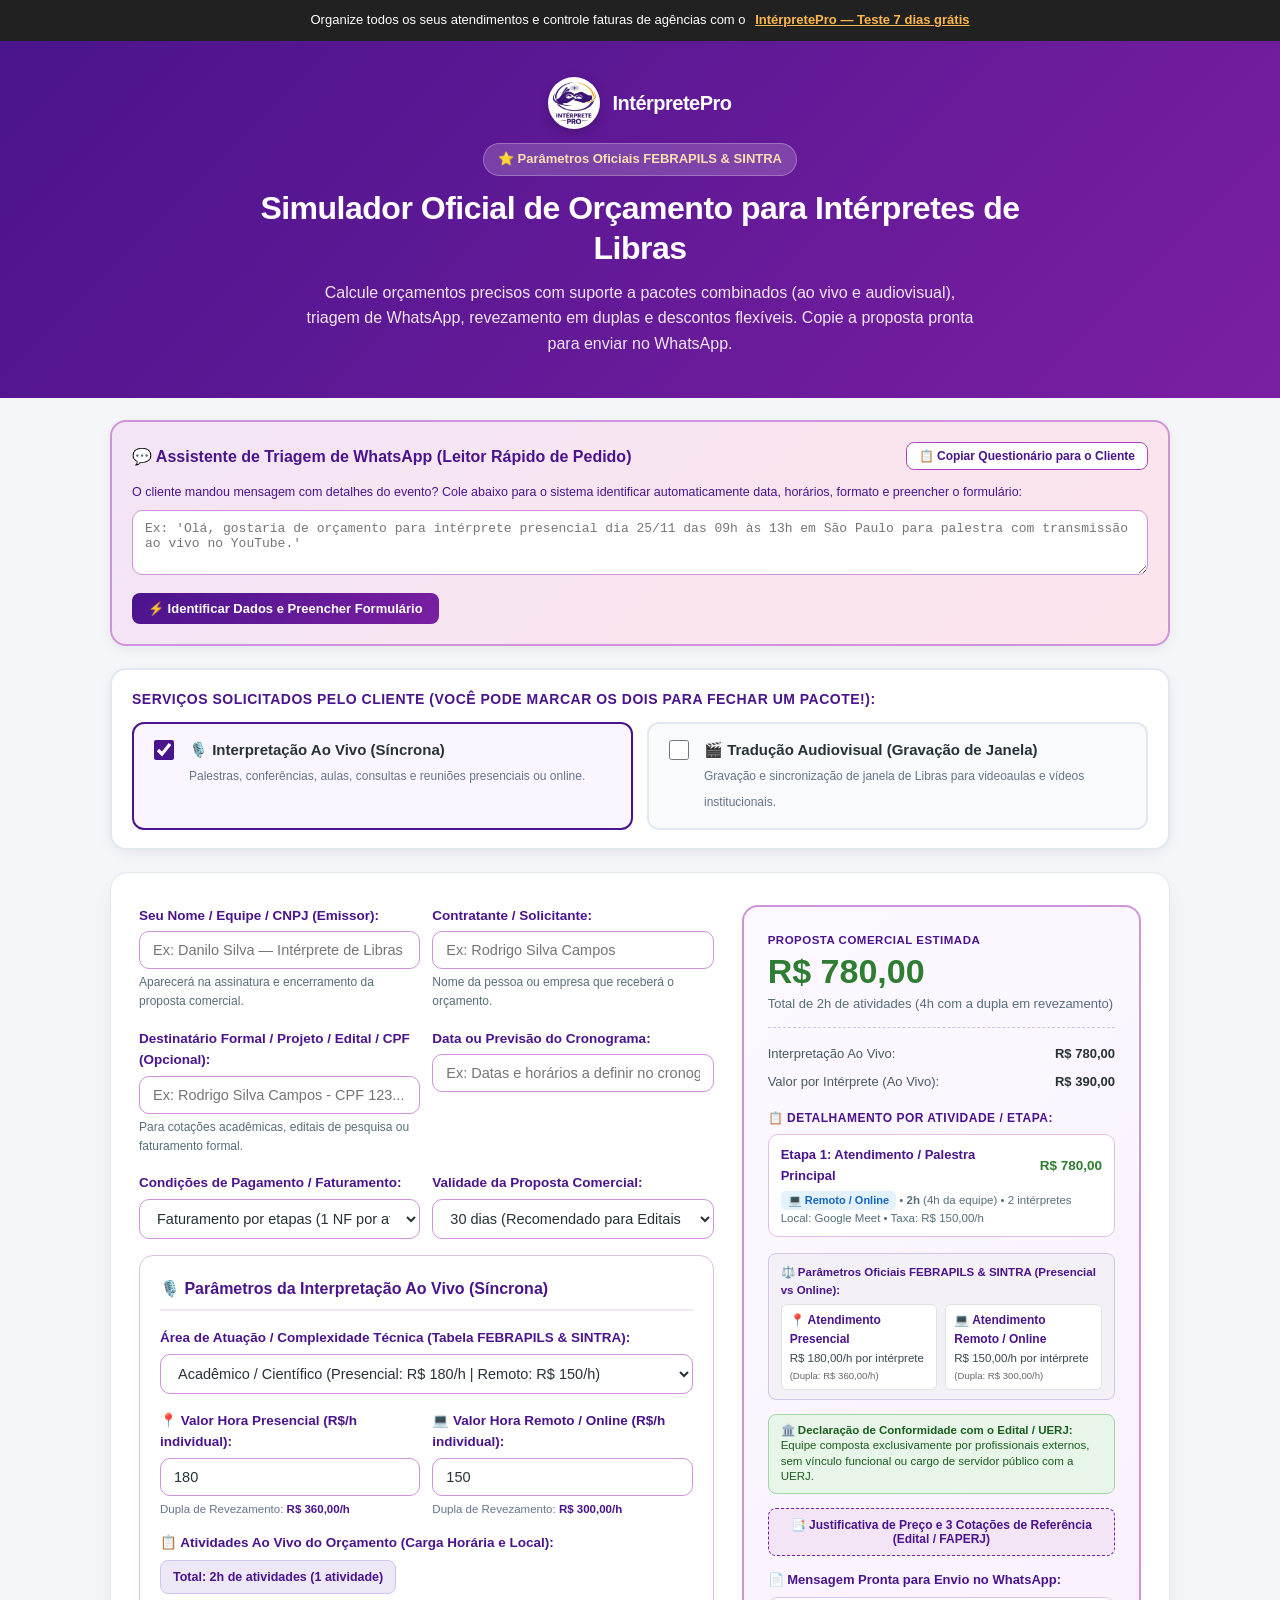
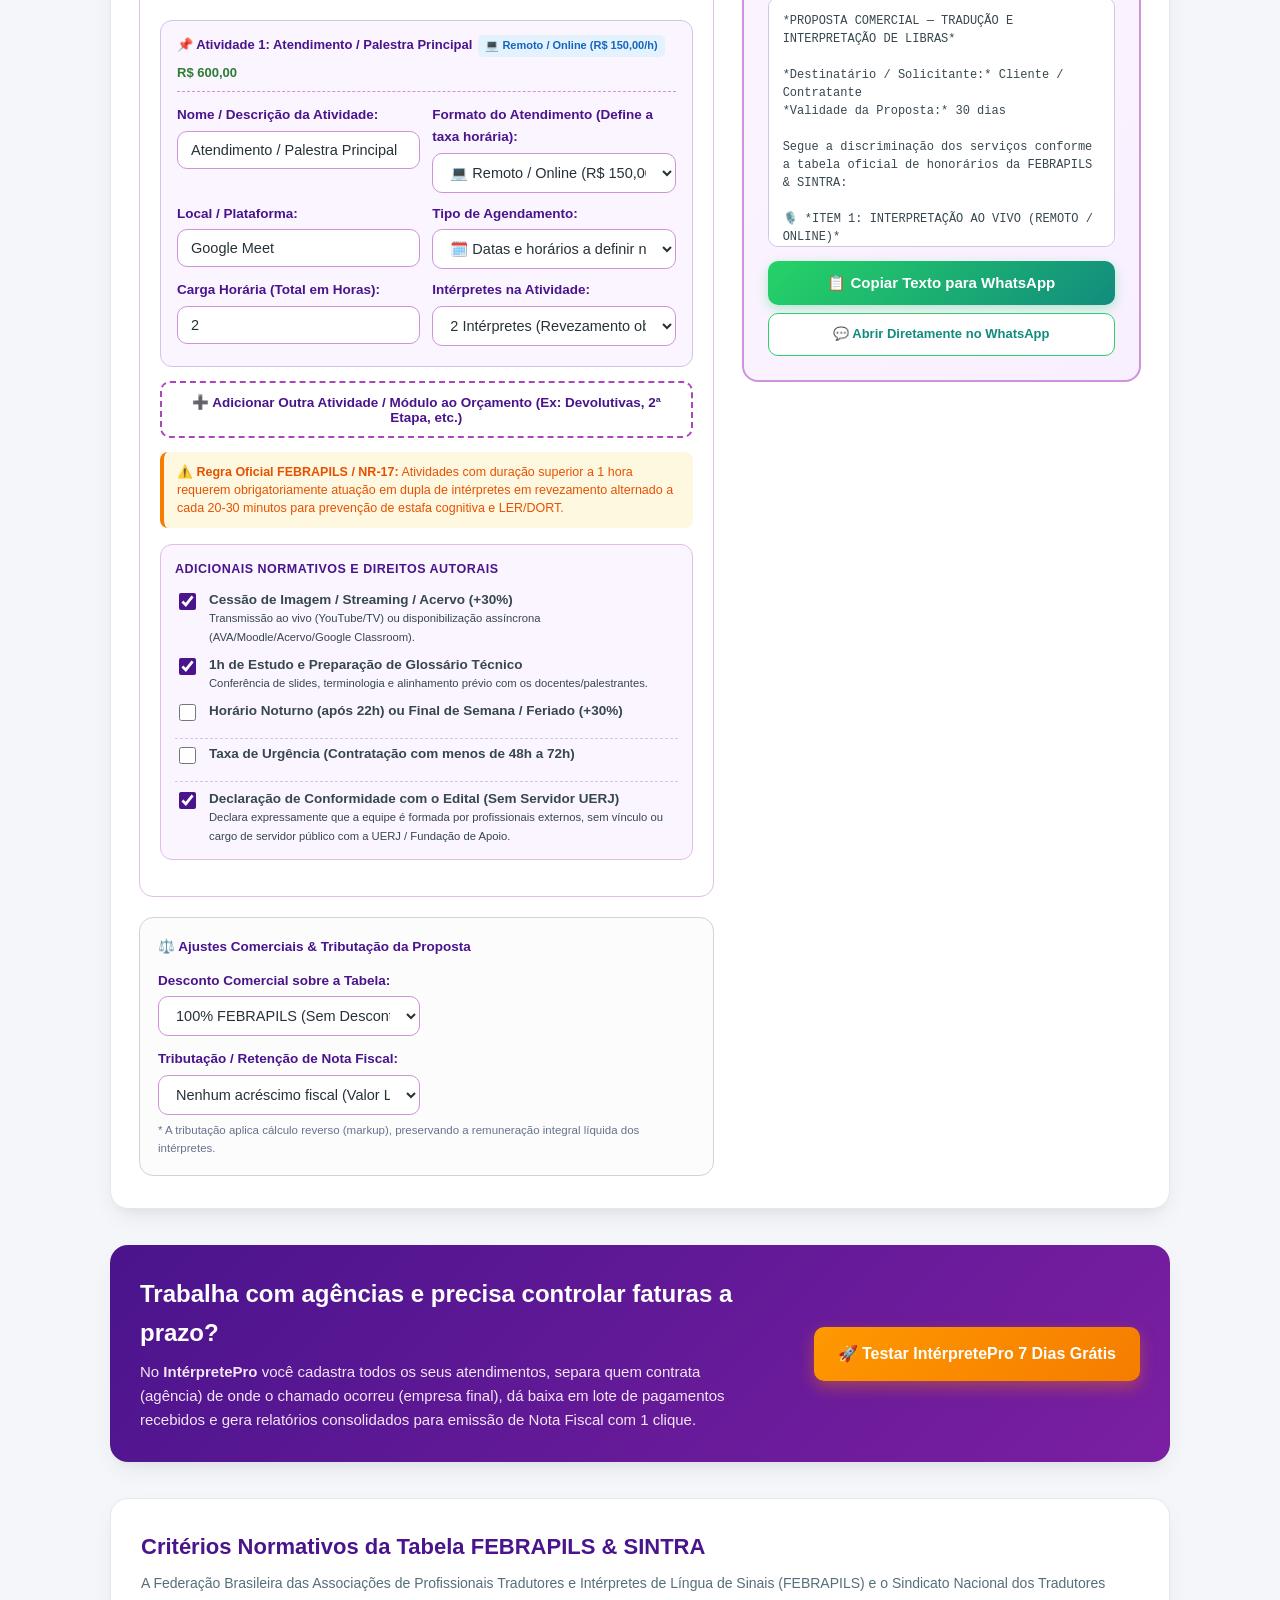
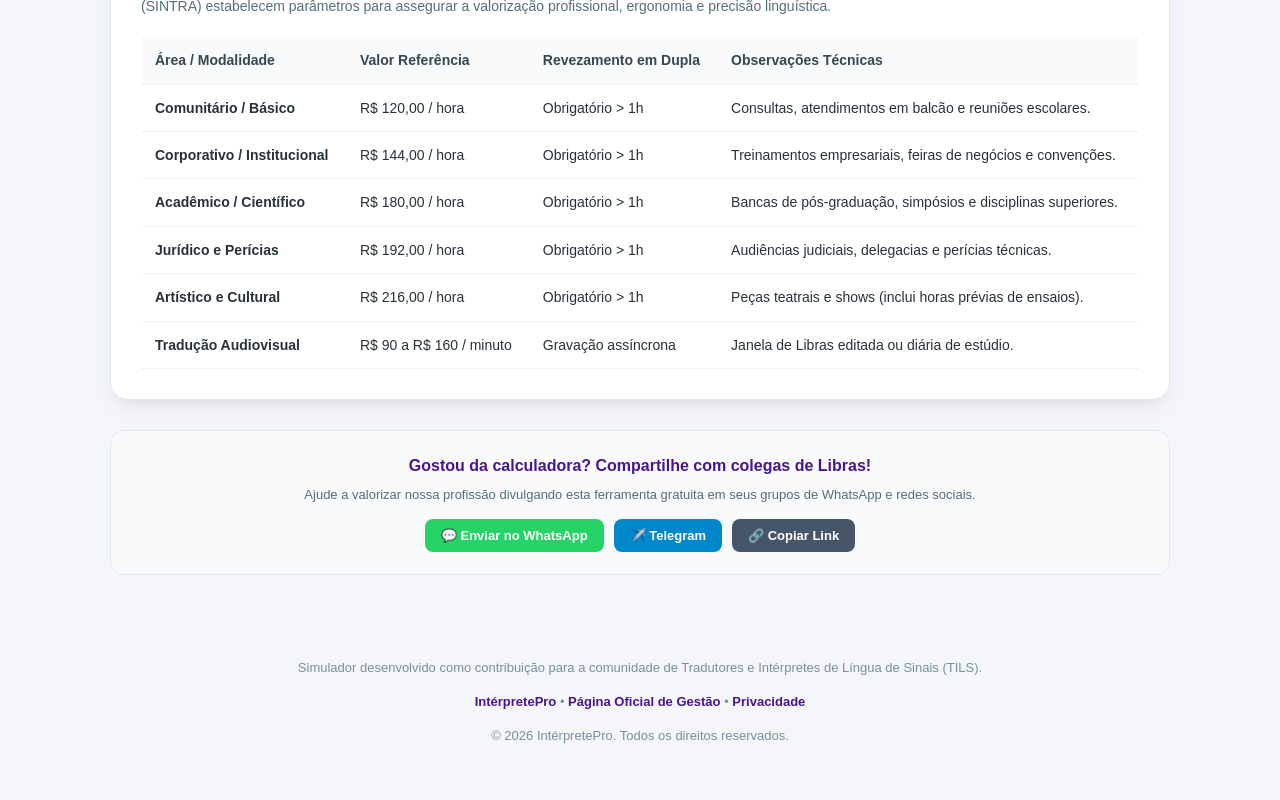
==== commit 5e41b9c1: "Update simulador-orcamento.html" ====
--- a/simulador-orcamento.html
+++ b/simulador-orcamento.html
@@ -13,11 +13,11 @@
   <meta name="keywords" content="simulador orcamento interprete libras, tabela honorarios febrapils 2026, calculadora interprete libras, orcamento traducao libras, revezamento dupla interpretes libras, valor hora interprete libras, traducao audiovisual libras">
   <meta name="author" content="IntérpretePro">
   <meta name="robots" content="index, follow">
-  <link rel="canonical" href="https://interpretepro.deab.com.br/simulador-orcamento.html">
+  <link rel="canonical" href="https://interpretepro.deab.com.br/simulador-orcamento">
 
   <!-- OpenGraph / Facebook / WhatsApp / LinkedIn -->
   <meta property="og:type" content="website">
-  <meta property="og:url" content="https://interpretepro.deab.com.br/simulador-orcamento.html">
+  <meta property="og:url" content="https://interpretepro.deab.com.br/simulador-orcamento">
   <meta property="og:title" content="Simulador de Orçamento para Intérprete de Libras (FEBRAPILS)">
   <meta property="og:description" content="Calcule propostas comerciais completas: interpretação ao vivo, gravação audiovisual, duplas de revezamento, adicionais de streaming e copie para o WhatsApp com 1 clique!">
   <meta property="og:image" content="https://interpretepro.deab.com.br/logo.webp">
@@ -44,12 +44,12 @@
     "@graph": [
       {
         "@type": "WebApplication",
-        "@id": "https://interpretepro.deab.com.br/simulador-orcamento.html#app",
+        "@id": "https://interpretepro.deab.com.br/simulador-orcamento#app",
         "name": "Simulador de Orçamento para Intérprete de Libras FEBRAPILS",
         "applicationCategory": "BusinessApplication",
         "operatingSystem": "All",
         "browserRequirements": "Requires JavaScript",
-        "url": "https://interpretepro.deab.com.br/simulador-orcamento.html",
+        "url": "https://interpretepro.deab.com.br/simulador-orcamento",
         "description": "Calculadora online e gratuita para precificação de serviços de Tradução e Interpretação de Libras baseada na tabela FEBRAPILS, com suporte a pacotes combinados, triagem inteligente de WhatsApp, revezamento, streaming e simulação com desconto.",
         "offers": {
           "@type": "Offer",
@@ -59,7 +59,7 @@
       },
       {
         "@type": "FAQPage",
-        "@id": "https://interpretepro.deab.com.br/simulador-orcamento.html#faq",
+        "@id": "https://interpretepro.deab.com.br/simulador-orcamento#faq",
         "mainEntity": [
           {
             "@type": "Question",
@@ -100,7 +100,7 @@
             "@type": "ListItem",
             "position": 2,
             "name": "Simulador de Orçamento FEBRAPILS",
-            "item": "https://interpretepro.deab.com.br/simulador-orcamento.html"
+            "item": "https://interpretepro.deab.com.br/simulador-orcamento"
           }
         ]
       }
@@ -1700,7 +1700,7 @@
   <!-- Footer -->
   <footer>
     <p>Simulador desenvolvido como contribuição para a comunidade de Tradutores e Intérpretes de Língua de Sinais (TILS).</p>
-    <p><a href="index.html">IntérpretePro</a> &bull; <a href="venda.html">Página Oficial de Gestão</a> &bull; <a href="privacidade.html">Privacidade</a></p>
+    <p><a href="index.html">IntérpretePro</a> &bull; <a href="venda">Página Oficial de Gestão</a> &bull; <a href="privacidade.html">Privacidade</a></p>
     <p>&copy; 2026 IntérpretePro. Todos os direitos reservados.</p>
   </footer>
 
@@ -2827,20 +2827,27 @@
       });
     }
 
+    function obterUrlSimuladorLimpa() {
+      // Retorna a URL canônica limpa sem terminação .html
+      return "https://interpretepro.deab.com.br/simulador-orcamento";
+    }
+
     function compartilharWhatsApp() {
-      const msg = encodeURIComponent("Conheça o Simulador de Orçamento para Intérpretes de Libras baseado na tabela oficial FEBRAPILS: " + window.location.href);
+      const url = obterUrlSimuladorLimpa();
+      const msg = encodeURIComponent("Conheça o Simulador de Orçamento para Intérpretes de Libras baseado na tabela oficial FEBRAPILS: " + url);
       window.open("https://api.whatsapp.com/send?text=" + msg, "_blank");
     }
 
     function compartilharTelegram() {
-      const url = encodeURIComponent(window.location.href);
+      const url = encodeURIComponent(obterUrlSimuladorLimpa());
       const text = encodeURIComponent("Simulador de Orçamento para Intérpretes de Libras (FEBRAPILS)");
       window.open(`https://t.me/share/url?url=${url}&text=${text}`, "_blank");
     }
 
     function copiarLinkSimulador() {
-      navigator.clipboard.writeText(window.location.href).then(() => {
-        alert("Link do simulador copiado com sucesso! Você já pode colar em seus grupos.");
+      const url = obterUrlSimuladorLimpa();
+      navigator.clipboard.writeText(url).then(() => {
+        alert("Link do simulador copiado com sucesso! Você já pode colar em seus grupos: " + url);
       });
     }
 
